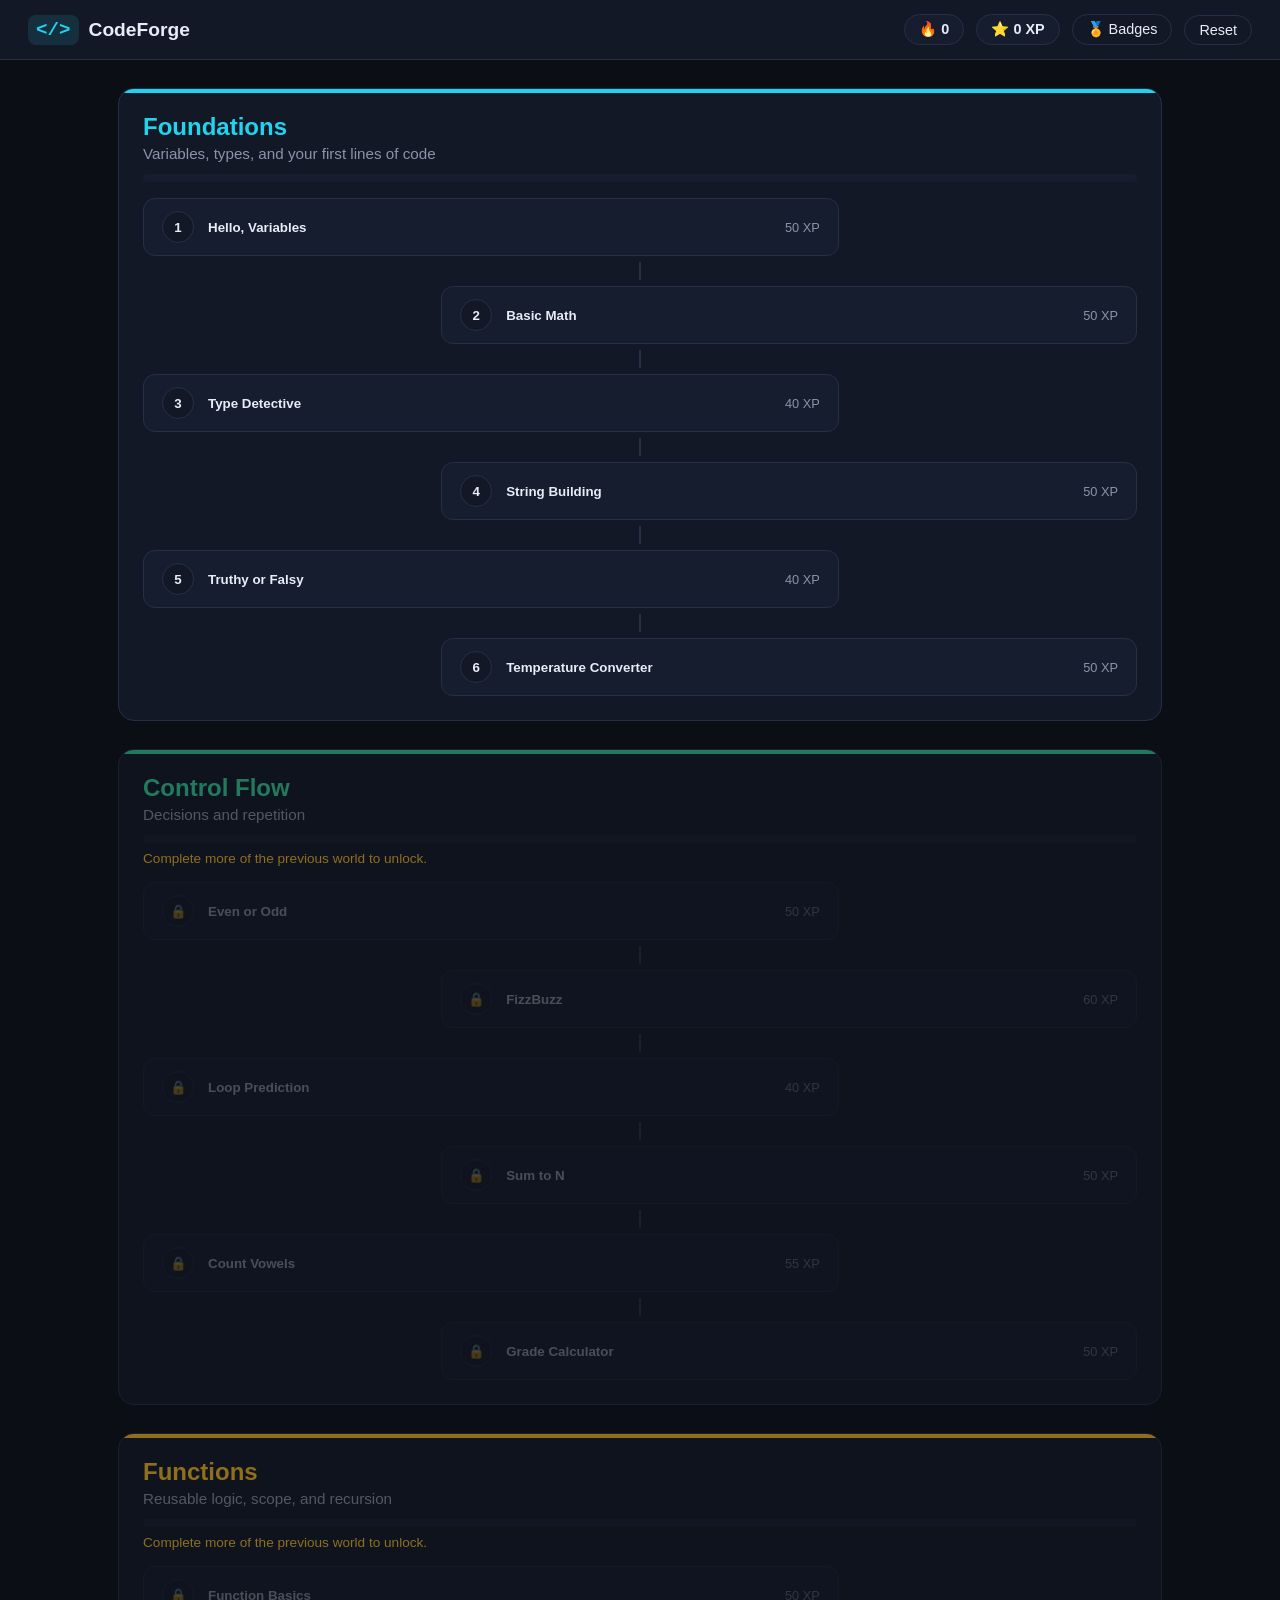
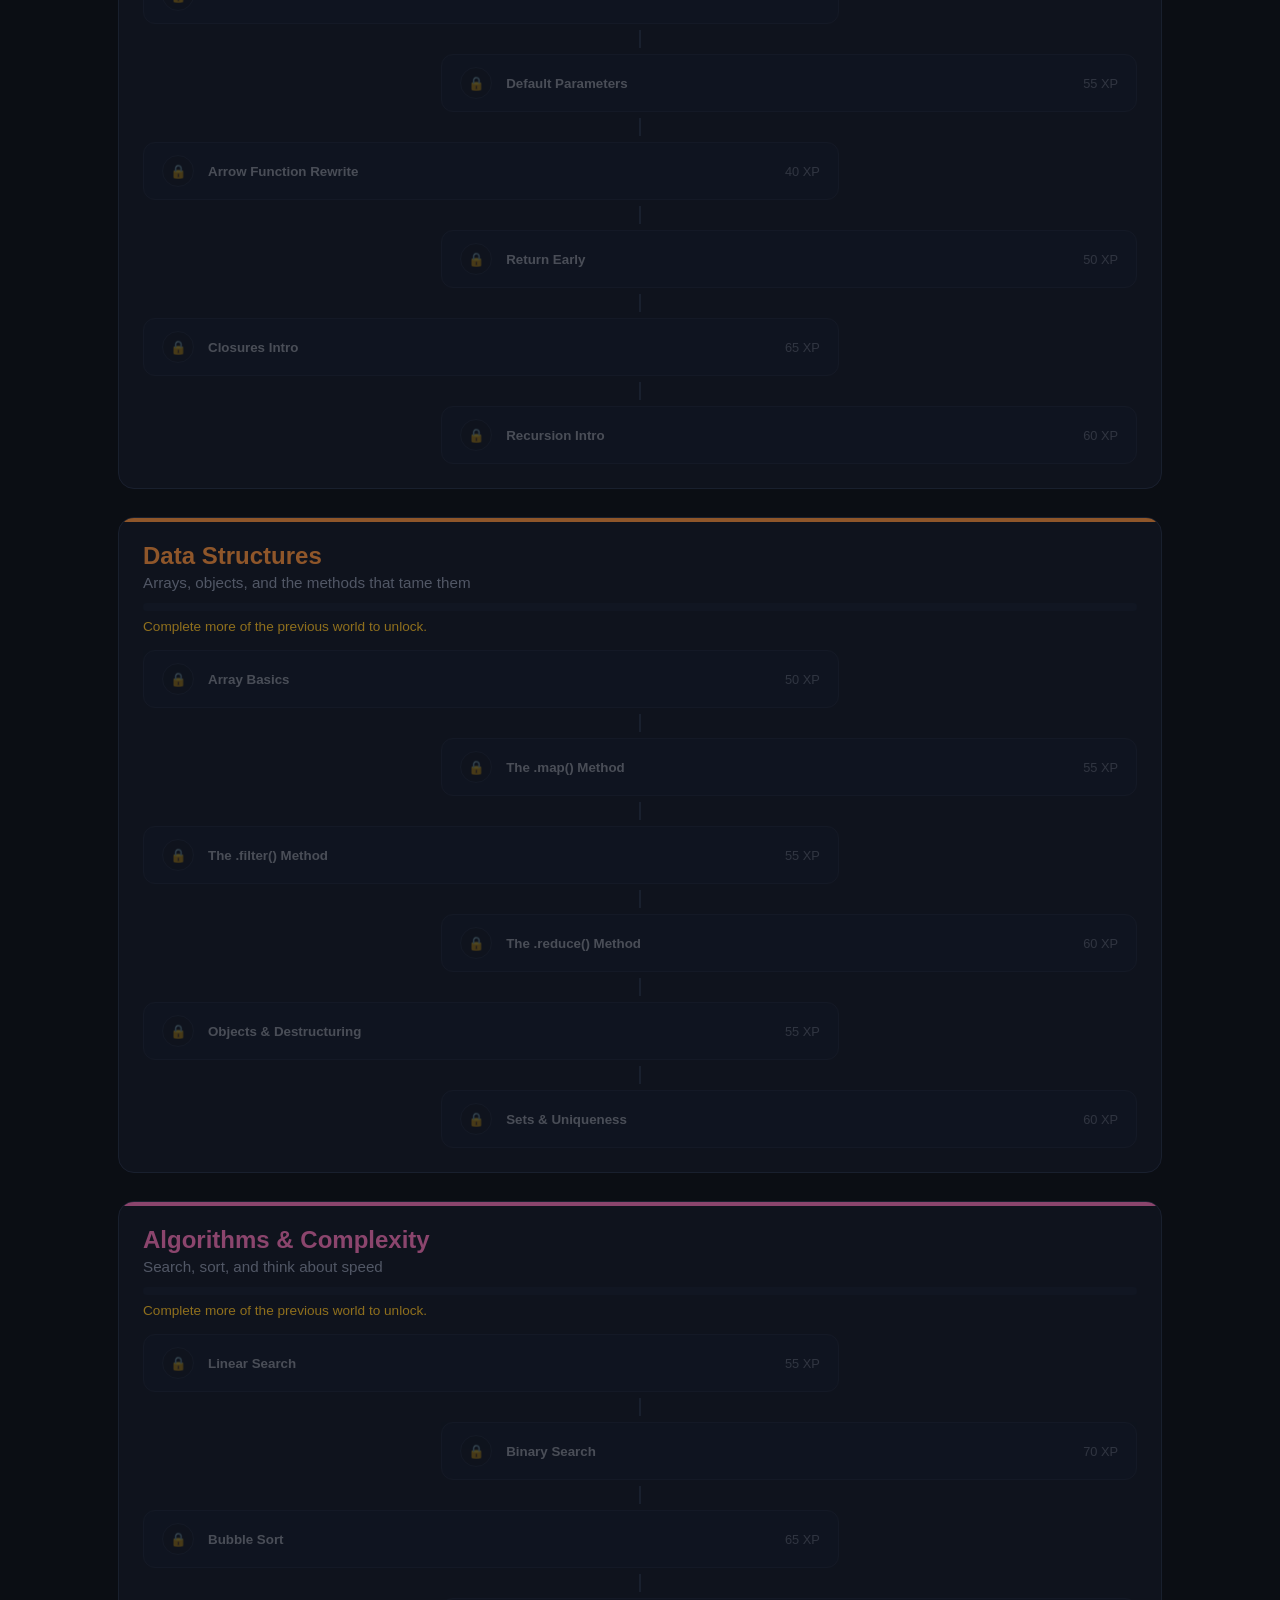
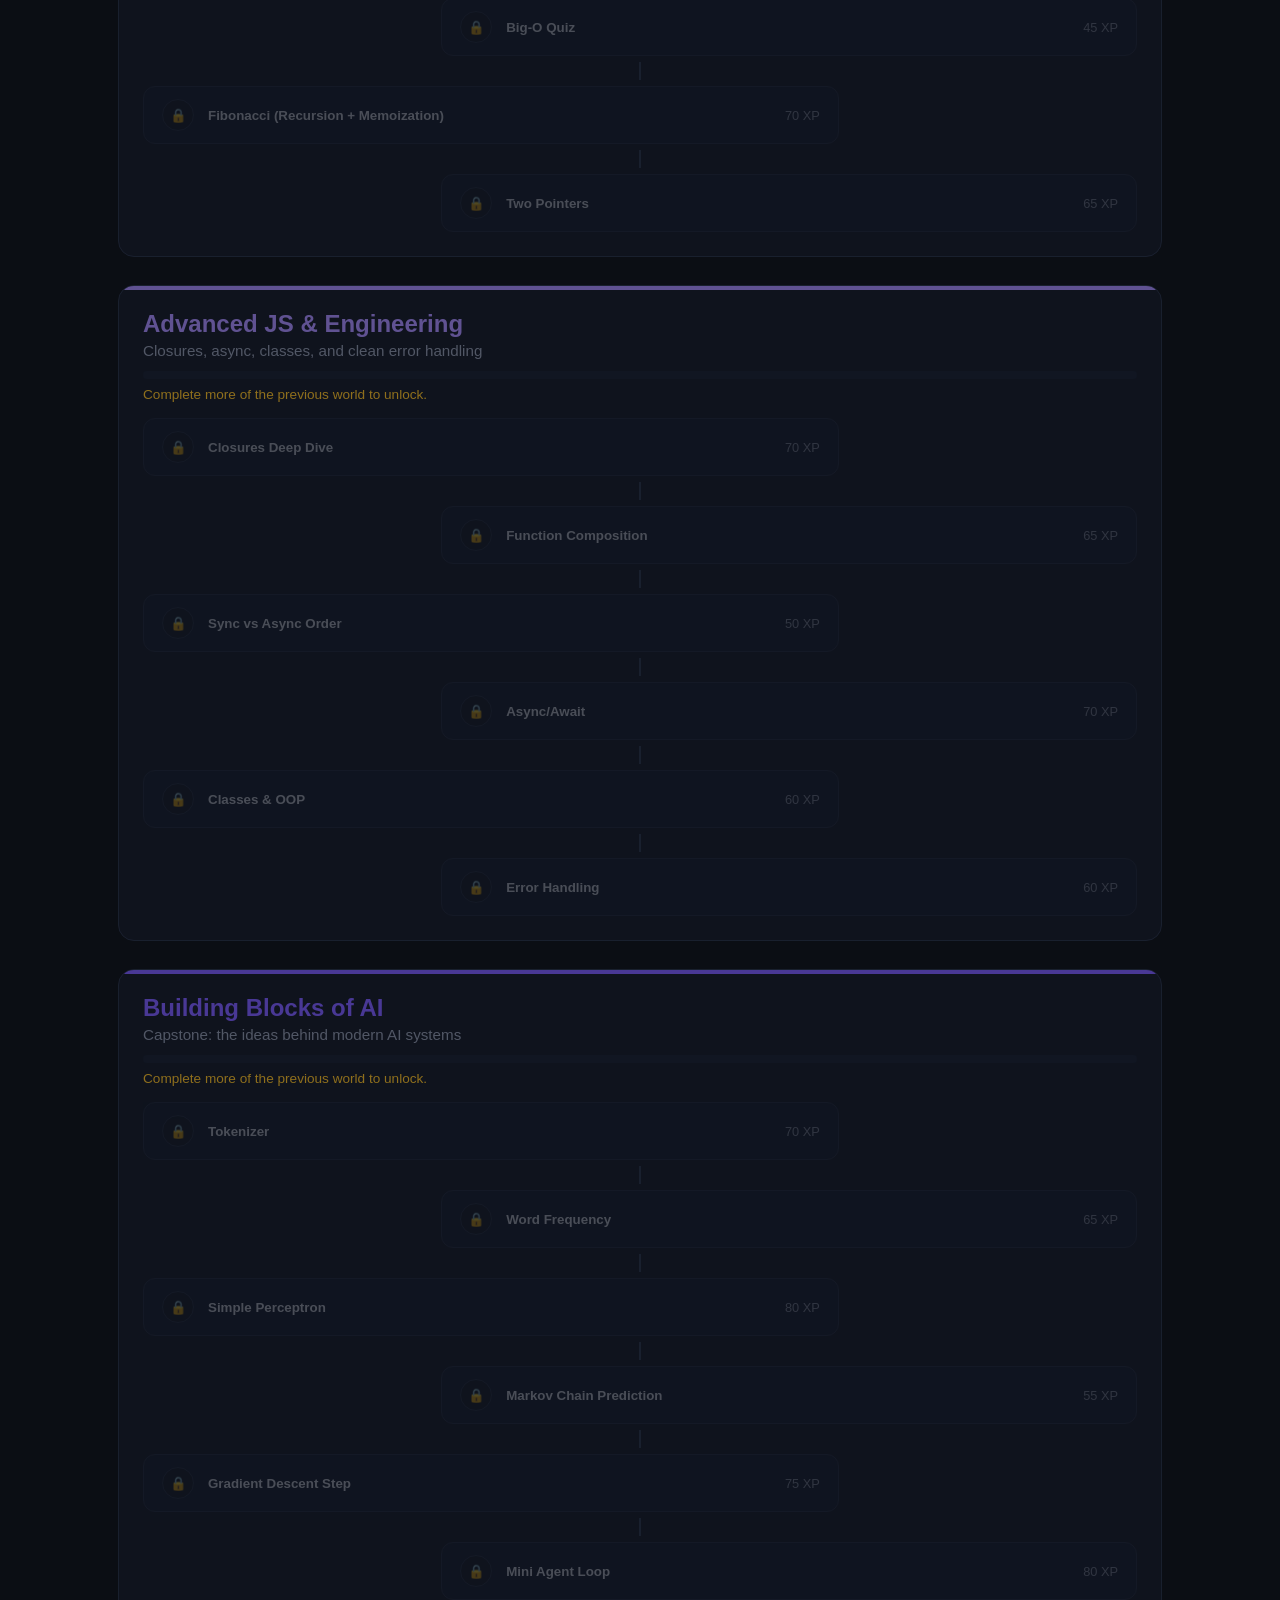
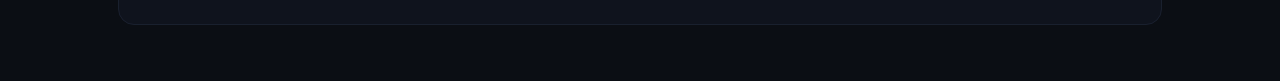
==== index.html @ e2c34dad "Add CodeForge: a gamified, zero-dependency coding-education game Visual world-map progression throug" ====
<!DOCTYPE html>
<html lang="en">
<head>
  <meta charset="UTF-8" />
  <meta name="viewport" content="width=device-width, initial-scale=1.0" />
  <title>CodeForge — Learn to Code</title>
  <link rel="icon" href="data:image/svg+xml,%3Csvg xmlns='http://www.w3.org/2000/svg' viewBox='0 0 100 100'%3E%3Crect width='100' height='100' rx='20' fill='%230b0e14'/%3E%3Ctext x='50' y='68' font-size='54' text-anchor='middle' fill='%2322d3ee' font-family='monospace'%3E%3C/%3E%3C/text%3E%3C/svg%3E" />
  <link rel="stylesheet" href="styles.css" />
</head>
<body>
  <div id="app"></div>
  <script type="module" src="src/main.js"></script>
</body>
</html>
---- styles.css ----
:root {
  --bg: #0b0e14;
  --bg-elevated: #131826;
  --bg-card: #161d2e;
  --border: #262f45;
  --text: #e7ecf7;
  --text-dim: #8b93a8;
  --accent: #7c5cff;
  --accent-2: #22d3ee;
  --success: #34d399;
  --danger: #f87171;
  --warning: #fbbf24;
  --font-mono: 'SFMono-Regular', Consolas, 'Liberation Mono', Menlo, monospace;
  --font-sans: -apple-system, BlinkMacSystemFont, 'Segoe UI', Roboto, sans-serif;

  --w-foundations: #22d3ee;
  --w-control-flow: #34d399;
  --w-functions: #fbbf24;
  --w-data: #fb923c;
  --w-algorithms: #f472b6;
  --w-advanced: #a78bfa;
  --w-ai: #7c5cff;
}

* { box-sizing: border-box; }

html, body {
  margin: 0;
  padding: 0;
  background: var(--bg);
  color: var(--text);
  font-family: var(--font-sans);
  min-height: 100vh;
}

#app {
  display: flex;
  flex-direction: column;
  min-height: 100vh;
}

button {
  font-family: inherit;
  cursor: pointer;
}

/* ---------- Header ---------- */

.app-header {
  display: flex;
  align-items: center;
  justify-content: space-between;
  padding: 14px 28px;
  background: var(--bg-elevated);
  border-bottom: 1px solid var(--border);
  position: sticky;
  top: 0;
  z-index: 10;
}

.brand {
  display: flex;
  align-items: center;
  gap: 10px;
  font-weight: 700;
  font-size: 1.2rem;
}

.brand-mark {
  font-family: var(--font-mono);
  color: var(--accent-2);
  background: rgba(34, 211, 238, 0.12);
  padding: 4px 8px;
  border-radius: 8px;
}

.header-stats {
  display: flex;
  align-items: center;
  gap: 12px;
}

.streak, .xp-pill {
  background: var(--bg-card);
  border: 1px solid var(--border);
  border-radius: 999px;
  padding: 6px 14px;
  font-weight: 600;
  font-size: 0.9rem;
}

.badges-btn, .reset-btn {
  background: transparent;
  border: 1px solid var(--border);
  color: var(--text);
  border-radius: 999px;
  padding: 6px 14px;
  font-size: 0.9rem;
  transition: border-color 0.15s, background 0.15s;
}

.badges-btn:hover { border-color: var(--accent); background: rgba(124, 92, 255, 0.1); }
.reset-btn:hover { border-color: var(--danger); background: rgba(248, 113, 113, 0.1); }

.app-body {
  flex: 1;
  padding: 28px;
  max-width: 1100px;
  margin: 0 auto;
  width: 100%;
}

/* ---------- Map view ---------- */

.world-section {
  background: var(--bg-elevated);
  border: 1px solid var(--border);
  border-radius: 16px;
  padding: 24px;
  margin-bottom: 28px;
  position: relative;
  overflow: hidden;
}

.world-section::before {
  content: '';
  position: absolute;
  top: 0; left: 0; right: 0;
  height: 4px;
  background: var(--accent-color, var(--accent));
}

.world-section.theme-foundations { --accent-color: var(--w-foundations); }
.world-section.theme-control-flow { --accent-color: var(--w-control-flow); }
.world-section.theme-functions { --accent-color: var(--w-functions); }
.world-section.theme-data { --accent-color: var(--w-data); }
.world-section.theme-algorithms { --accent-color: var(--w-algorithms); }
.world-section.theme-advanced { --accent-color: var(--w-advanced); }
.world-section.theme-ai { --accent-color: var(--w-ai); }

.world-section.world-locked { opacity: 0.55; }

.world-header h2 {
  margin: 0 0 4px 0;
  color: var(--accent-color, var(--accent));
}

.world-tagline {
  color: var(--text-dim);
  margin: 0 0 12px 0;
  font-size: 0.95rem;
}

.world-progress-bar {
  height: 8px;
  background: var(--bg-card);
  border-radius: 999px;
  overflow: hidden;
  margin-bottom: 8px;
}

.world-progress-fill {
  height: 100%;
  background: var(--accent-color, var(--accent));
  transition: width 0.4s ease;
}

.world-lock-msg {
  color: var(--warning);
  font-size: 0.85rem;
  margin: 4px 0 0 0;
}

.level-path {
  display: flex;
  flex-direction: column;
  gap: 6px;
  margin-top: 16px;
}

.node-connector {
  width: 2px;
  height: 18px;
  background: var(--border);
  margin: 0 auto;
}

.level-node {
  display: flex;
  align-items: center;
  gap: 14px;
  background: var(--bg-card);
  border: 1px solid var(--border);
  border-radius: 12px;
  padding: 12px 18px;
  color: var(--text);
  text-align: left;
  width: 70%;
  transition: transform 0.15s, border-color 0.15s;
}

.level-node.side-left { align-self: flex-start; }
.level-node.side-right { align-self: flex-end; }

.level-node.available:hover {
  transform: translateY(-2px);
  border-color: var(--accent-color, var(--accent));
}

.level-node.locked {
  opacity: 0.5;
  cursor: not-allowed;
}

.level-node.completed {
  border-color: var(--success);
}

.node-icon {
  display: flex;
  align-items: center;
  justify-content: center;
  width: 32px;
  height: 32px;
  border-radius: 50%;
  background: var(--bg-elevated);
  border: 1px solid var(--border);
  font-weight: 700;
  flex-shrink: 0;
}

.level-node.completed .node-icon {
  background: var(--success);
  color: #06231a;
  border-color: var(--success);
}

.node-title {
  flex: 1;
  font-weight: 600;
}

.node-xp {
  font-size: 0.8rem;
  color: var(--text-dim);
}

/* ---------- Challenge view ---------- */

.challenge-top {
  display: flex;
  align-items: center;
  gap: 20px;
  margin-bottom: 20px;
}

.back-btn {
  background: var(--bg-card);
  border: 1px solid var(--border);
  color: var(--text);
  border-radius: 8px;
  padding: 8px 14px;
  font-size: 0.9rem;
  flex-shrink: 0;
}

.back-btn:hover { border-color: var(--accent); }

.challenge-heading { flex: 1; }
.challenge-heading h1 { margin: 2px 0; font-size: 1.4rem; display: flex; align-items: center; gap: 10px; }
.challenge-world { color: var(--text-dim); font-size: 0.8rem; text-transform: uppercase; letter-spacing: 0.05em; }

.done-badge {
  font-size: 0.7rem;
  background: rgba(52, 211, 153, 0.15);
  color: var(--success);
  padding: 2px 8px;
  border-radius: 999px;
}

.concept-tag {
  display: inline-block;
  background: rgba(124, 92, 255, 0.15);
  color: var(--accent-2);
  font-size: 0.75rem;
  padding: 2px 10px;
  border-radius: 999px;
}

.challenge-xp {
  font-weight: 700;
  color: var(--warning);
  flex-shrink: 0;
}

.challenge-columns {
  display: grid;
  grid-template-columns: 1fr 1fr;
  gap: 24px;
  align-items: start;
}

@media (max-width: 860px) {
  .challenge-columns { grid-template-columns: 1fr; }
}

.lesson-panel {
  background: var(--bg-elevated);
  border: 1px solid var(--border);
  border-radius: 14px;
  padding: 22px;
  line-height: 1.6;
}

.lesson-panel p { margin: 0 0 12px 0; }
.lesson-panel pre {
  background: var(--bg);
  border: 1px solid var(--border);
  border-radius: 8px;
  padding: 12px;
  overflow-x: auto;
  font-family: var(--font-mono);
  font-size: 0.85rem;
}
.lesson-panel code { font-family: var(--font-mono); }
.lesson-panel ul { padding-left: 20px; }

.hint-section { margin-top: 18px; }
.hint-list { display: flex; flex-direction: column; gap: 8px; margin-bottom: 10px; }
.hint-item {
  background: rgba(251, 191, 36, 0.08);
  border: 1px solid rgba(251, 191, 36, 0.3);
  border-radius: 8px;
  padding: 10px 12px;
  font-size: 0.9rem;
}

.hint-btn {
  background: transparent;
  border: 1px dashed var(--warning);
  color: var(--warning);
  border-radius: 8px;
  padding: 8px 14px;
  font-size: 0.85rem;
}
.hint-btn:hover { background: rgba(251, 191, 36, 0.1); }

.workspace-panel {
  background: var(--bg-elevated);
  border: 1px solid var(--border);
  border-radius: 14px;
  padding: 18px;
}

/* ---------- Code editor ---------- */

.code-editor {
  position: relative;
  background: var(--bg);
  border: 1px solid var(--border);
  border-radius: 10px;
  height: 320px;
  overflow: hidden;
  font-family: var(--font-mono);
  font-size: 0.88rem;
  line-height: 1.5;
}

.code-editor-highlight,
.code-editor-input {
  margin: 0;
  padding: 14px;
  position: absolute;
  top: 0; left: 0; right: 0; bottom: 0;
  width: 100%;
  height: 100%;
  font-family: inherit;
  font-size: inherit;
  line-height: inherit;
  white-space: pre-wrap;
  word-wrap: break-word;
  overflow: auto;
  border: none;
}

.code-editor-highlight {
  color: var(--text);
  pointer-events: none;
}
.code-editor-highlight code { font-family: inherit; }

.code-editor-input {
  background: transparent;
  color: transparent;
  caret-color: var(--accent-2);
  resize: none;
  outline: none;
}

.tok-keyword { color: #ff79c6; }
.tok-string { color: #a5e07c; }
.tok-comment { color: #6b7280; font-style: italic; }
.tok-number { color: #ffb86c; }

.editor-toolbar {
  display: flex;
  gap: 10px;
  margin-bottom: 12px;
}

.run-btn {
  background: linear-gradient(135deg, var(--accent), var(--accent-2));
  border: none;
  color: white;
  font-weight: 700;
  padding: 10px 18px;
  border-radius: 8px;
  transition: transform 0.1s;
}
.run-btn:hover { transform: translateY(-1px); }
.run-btn:disabled { opacity: 0.6; cursor: wait; }

.solution-btn {
  background: transparent;
  border: 1px solid var(--border);
  color: var(--text-dim);
  padding: 10px 16px;
  border-radius: 8px;
  font-size: 0.85rem;
}
.solution-btn:hover { border-color: var(--text-dim); color: var(--text); }

/* ---------- Predict type ---------- */

.predict-code {
  background: var(--bg);
  border: 1px solid var(--border);
  border-radius: 10px;
  padding: 16px;
  font-family: var(--font-mono);
  font-size: 0.88rem;
  overflow-x: auto;
  margin: 0 0 16px 0;
}

.predict-options {
  display: flex;
  flex-direction: column;
  gap: 8px;
  margin-bottom: 16px;
}

.predict-option {
  background: var(--bg-card);
  border: 1px solid var(--border);
  color: var(--text);
  border-radius: 8px;
  padding: 12px 14px;
  text-align: left;
  font-family: var(--font-mono);
  font-size: 0.88rem;
}
.predict-option:hover { border-color: var(--accent); }
.predict-option.selected { border-color: var(--accent-2); background: rgba(34, 211, 238, 0.08); }
.predict-option.correct { border-color: var(--success); background: rgba(52, 211, 153, 0.12); }
.predict-option.incorrect { border-color: var(--danger); background: rgba(248, 113, 113, 0.12); }

.submit-btn {
  background: linear-gradient(135deg, var(--accent), var(--accent-2));
  border: none;
  color: white;
  font-weight: 700;
  padding: 10px 18px;
  border-radius: 8px;
  width: 100%;
}

/* ---------- Results ---------- */

.result-area { margin-top: 16px; }

.result-banner {
  font-weight: 700;
  padding: 10px 14px;
  border-radius: 8px;
  margin-bottom: 10px;
}
.result-banner.pass { background: rgba(52, 211, 153, 0.12); color: var(--success); }
.result-banner.fail { background: rgba(248, 113, 113, 0.12); color: var(--danger); }

.error-output {
  background: var(--bg);
  border: 1px solid var(--danger);
  color: var(--danger);
  padding: 10px;
  border-radius: 8px;
  font-family: var(--font-mono);
  font-size: 0.85rem;
  white-space: pre-wrap;
}

.test-results {
  list-style: none;
  padding: 0;
  margin: 0;
  display: flex;
  flex-direction: column;
  gap: 6px;
}

.test-result {
  display: flex;
  flex-wrap: wrap;
  align-items: center;
  gap: 8px;
  padding: 8px 12px;
  border-radius: 8px;
  font-size: 0.85rem;
  background: var(--bg-card);
  border: 1px solid var(--border);
}
.test-result.pass { border-color: rgba(52, 211, 153, 0.4); }
.test-result.fail { border-color: rgba(248, 113, 113, 0.4); }

.test-icon { font-weight: 700; }
.test-result.pass .test-icon { color: var(--success); }
.test-result.fail .test-icon { color: var(--danger); }
.test-desc { font-family: var(--font-mono); }
.test-detail { color: var(--text-dim); font-family: var(--font-mono); font-size: 0.8rem; }

.output-compare {
  display: grid;
  grid-template-columns: 1fr 1fr;
  gap: 12px;
}
.output-compare pre {
  background: var(--bg);
  border: 1px solid var(--border);
  border-radius: 8px;
  padding: 10px;
  font-family: var(--font-mono);
  font-size: 0.82rem;
  overflow-x: auto;
}

.explanation { color: var(--text-dim); font-size: 0.9rem; }

.completion-panel {
  margin-top: 14px;
  background: rgba(124, 92, 255, 0.1);
  border: 1px solid var(--accent);
  border-radius: 10px;
  padding: 14px;
  display: flex;
  align-items: center;
  justify-content: space-between;
  gap: 12px;
  font-weight: 600;
}

.next-btn {
  background: var(--accent);
  border: none;
  color: white;
  font-weight: 700;
  padding: 8px 16px;
  border-radius: 8px;
}

.retry-btn {
  background: transparent;
  border: 1px solid var(--border);
  color: var(--text);
  padding: 8px 16px;
  border-radius: 8px;
}

/* ---------- Toasts ---------- */

.toast-stack {
  position: fixed;
  top: 20px;
  right: 20px;
  display: flex;
  flex-direction: column;
  gap: 10px;
  z-index: 100;
}

.toast {
  background: var(--bg-card);
  border: 1px solid var(--accent);
  color: var(--text);
  padding: 12px 18px;
  border-radius: 10px;
  font-weight: 600;
  box-shadow: 0 8px 24px rgba(0,0,0,0.4);
  transform: translateX(120%);
  opacity: 0;
  transition: transform 0.35s ease, opacity 0.35s ease;
}

.toast.toast-visible {
  transform: translateX(0);
  opacity: 1;
}

/* ---------- Modal ---------- */

.modal-overlay {
  position: fixed;
  inset: 0;
  background: rgba(5, 7, 12, 0.7);
  display: flex;
  align-items: center;
  justify-content: center;
  z-index: 200;
}

.modal-overlay[hidden] {
  display: none;
}

.modal {
  background: var(--bg-elevated);
  border: 1px solid var(--border);
  border-radius: 16px;
  padding: 24px;
  max-width: 640px;
  width: 90%;
  max-height: 80vh;
  overflow-y: auto;
}

.modal-header {
  display: flex;
  align-items: center;
  justify-content: space-between;
  margin-bottom: 16px;
}

.modal-close {
  background: transparent;
  border: none;
  color: var(--text-dim);
  font-size: 1.2rem;
}

.badge-grid {
  display: grid;
  grid-template-columns: repeat(auto-fill, minmax(140px, 1fr));
  gap: 14px;
}

.badge-card {
  background: var(--bg-card);
  border: 1px solid var(--border);
  border-radius: 12px;
  padding: 14px;
  text-align: center;
}

.badge-card.locked { opacity: 0.4; filter: grayscale(1); }
.badge-card.earned { border-color: var(--warning); }

.badge-icon { font-size: 1.8rem; margin-bottom: 6px; }
.badge-name { font-weight: 700; font-size: 0.85rem; margin-bottom: 4px; }
.badge-desc { font-size: 0.72rem; color: var(--text-dim); }

@media (max-width: 600px) {
  .app-header { flex-direction: column; gap: 10px; align-items: stretch; }
  .header-stats { justify-content: center; flex-wrap: wrap; }
  .app-body { padding: 16px; }
  .level-node { width: 100%; }
  .output-compare { grid-template-columns: 1fr; }
}
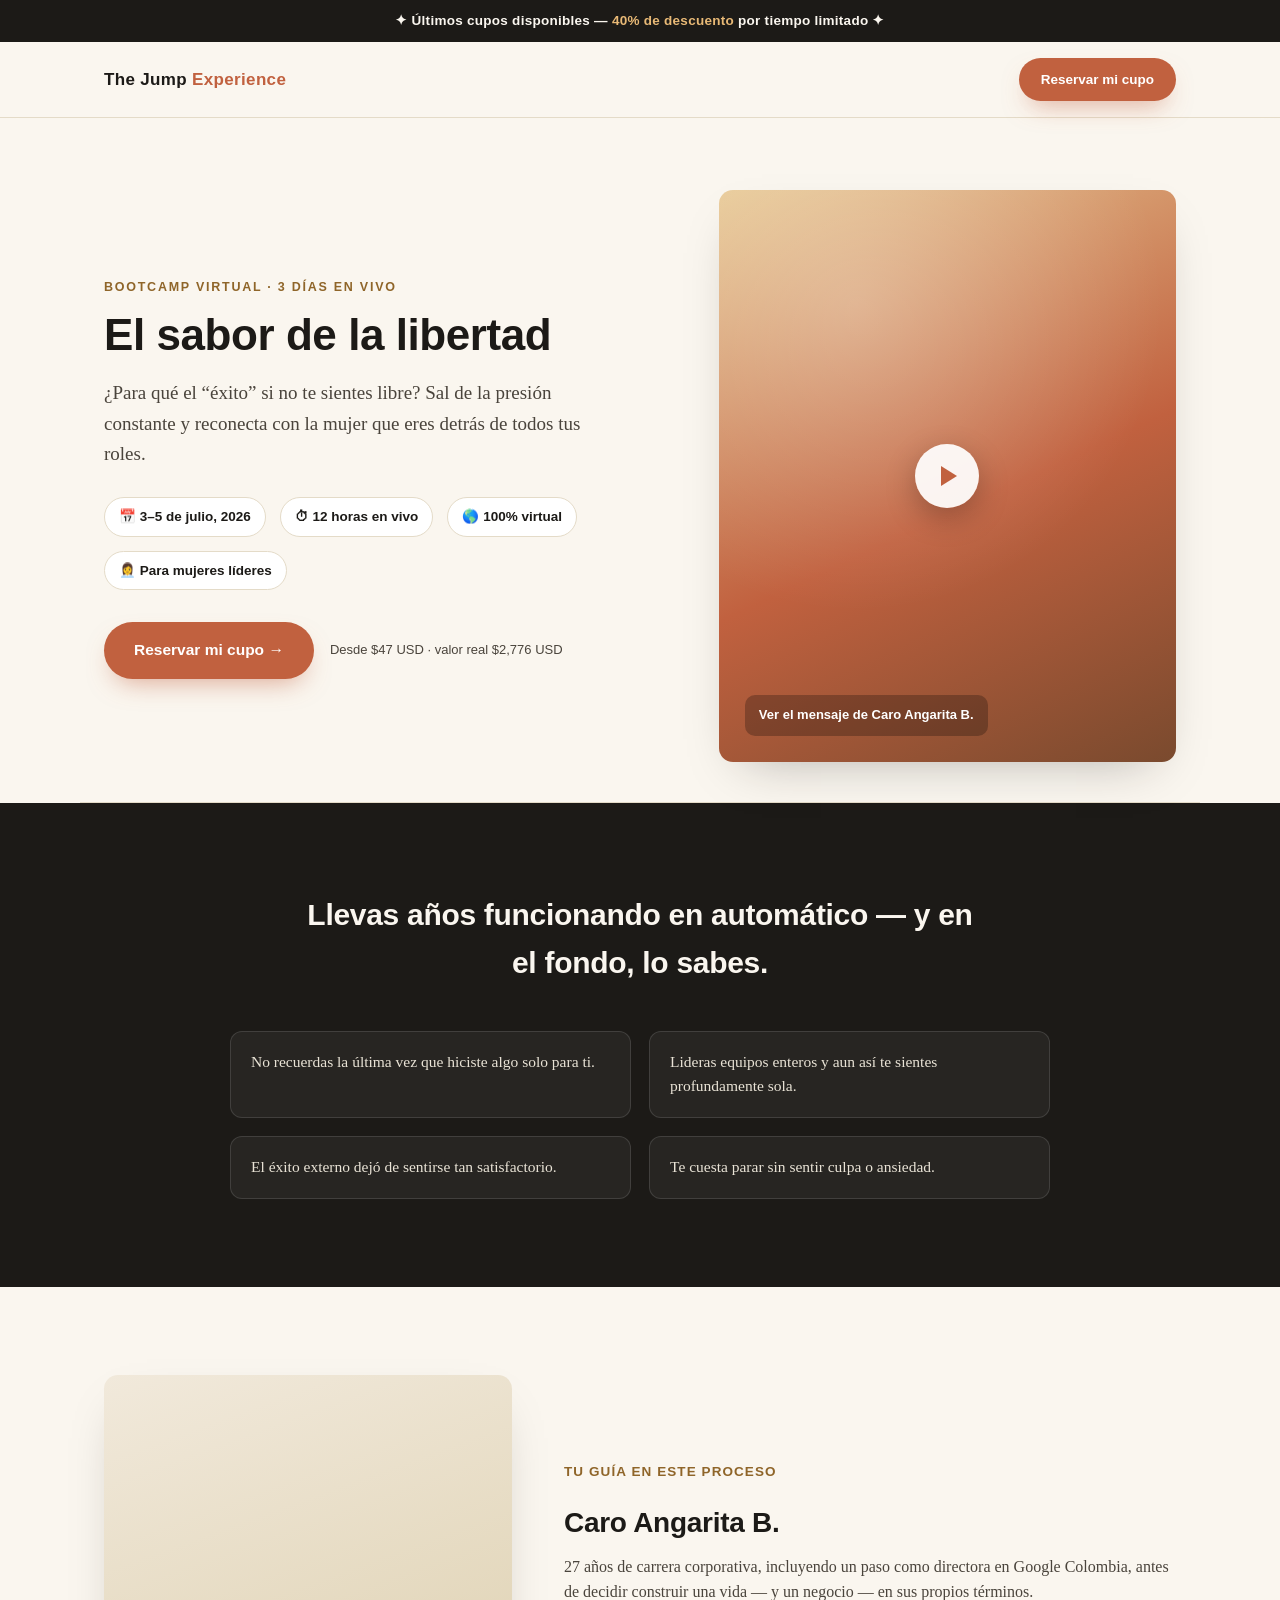
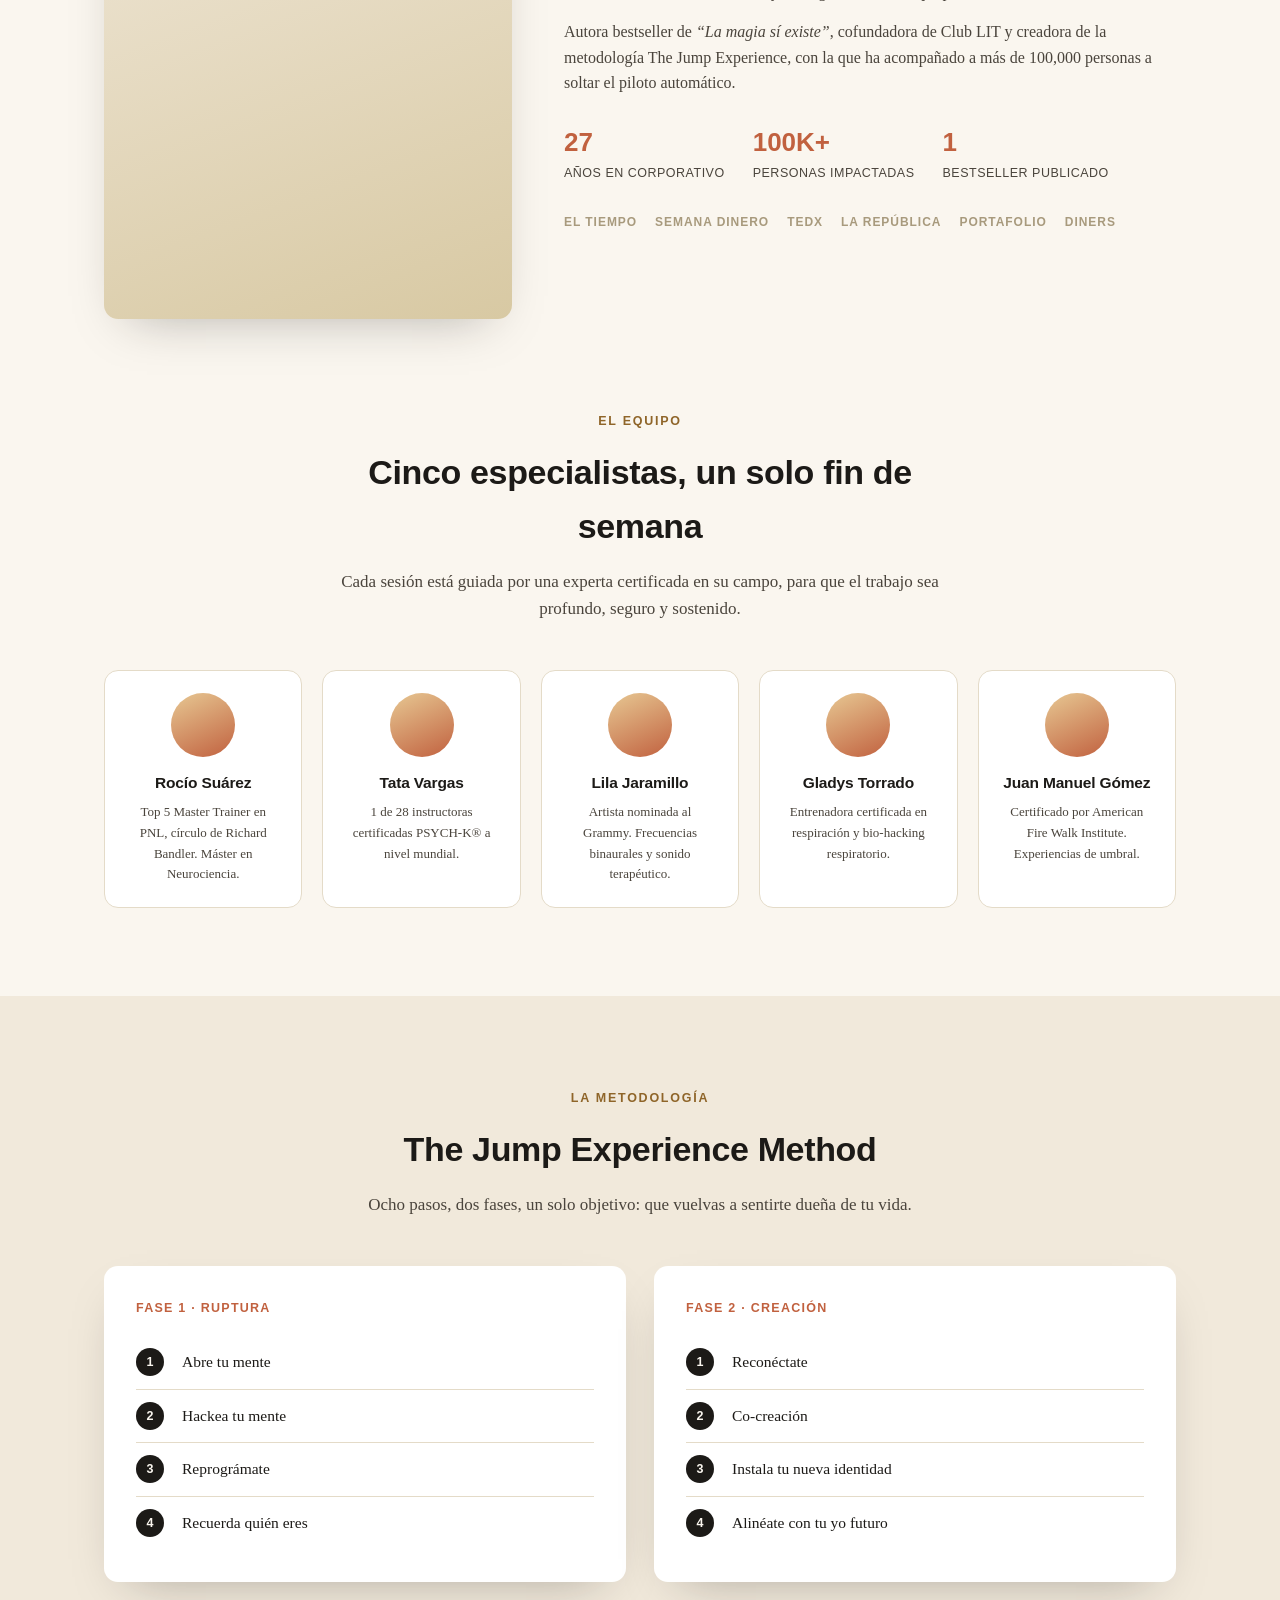
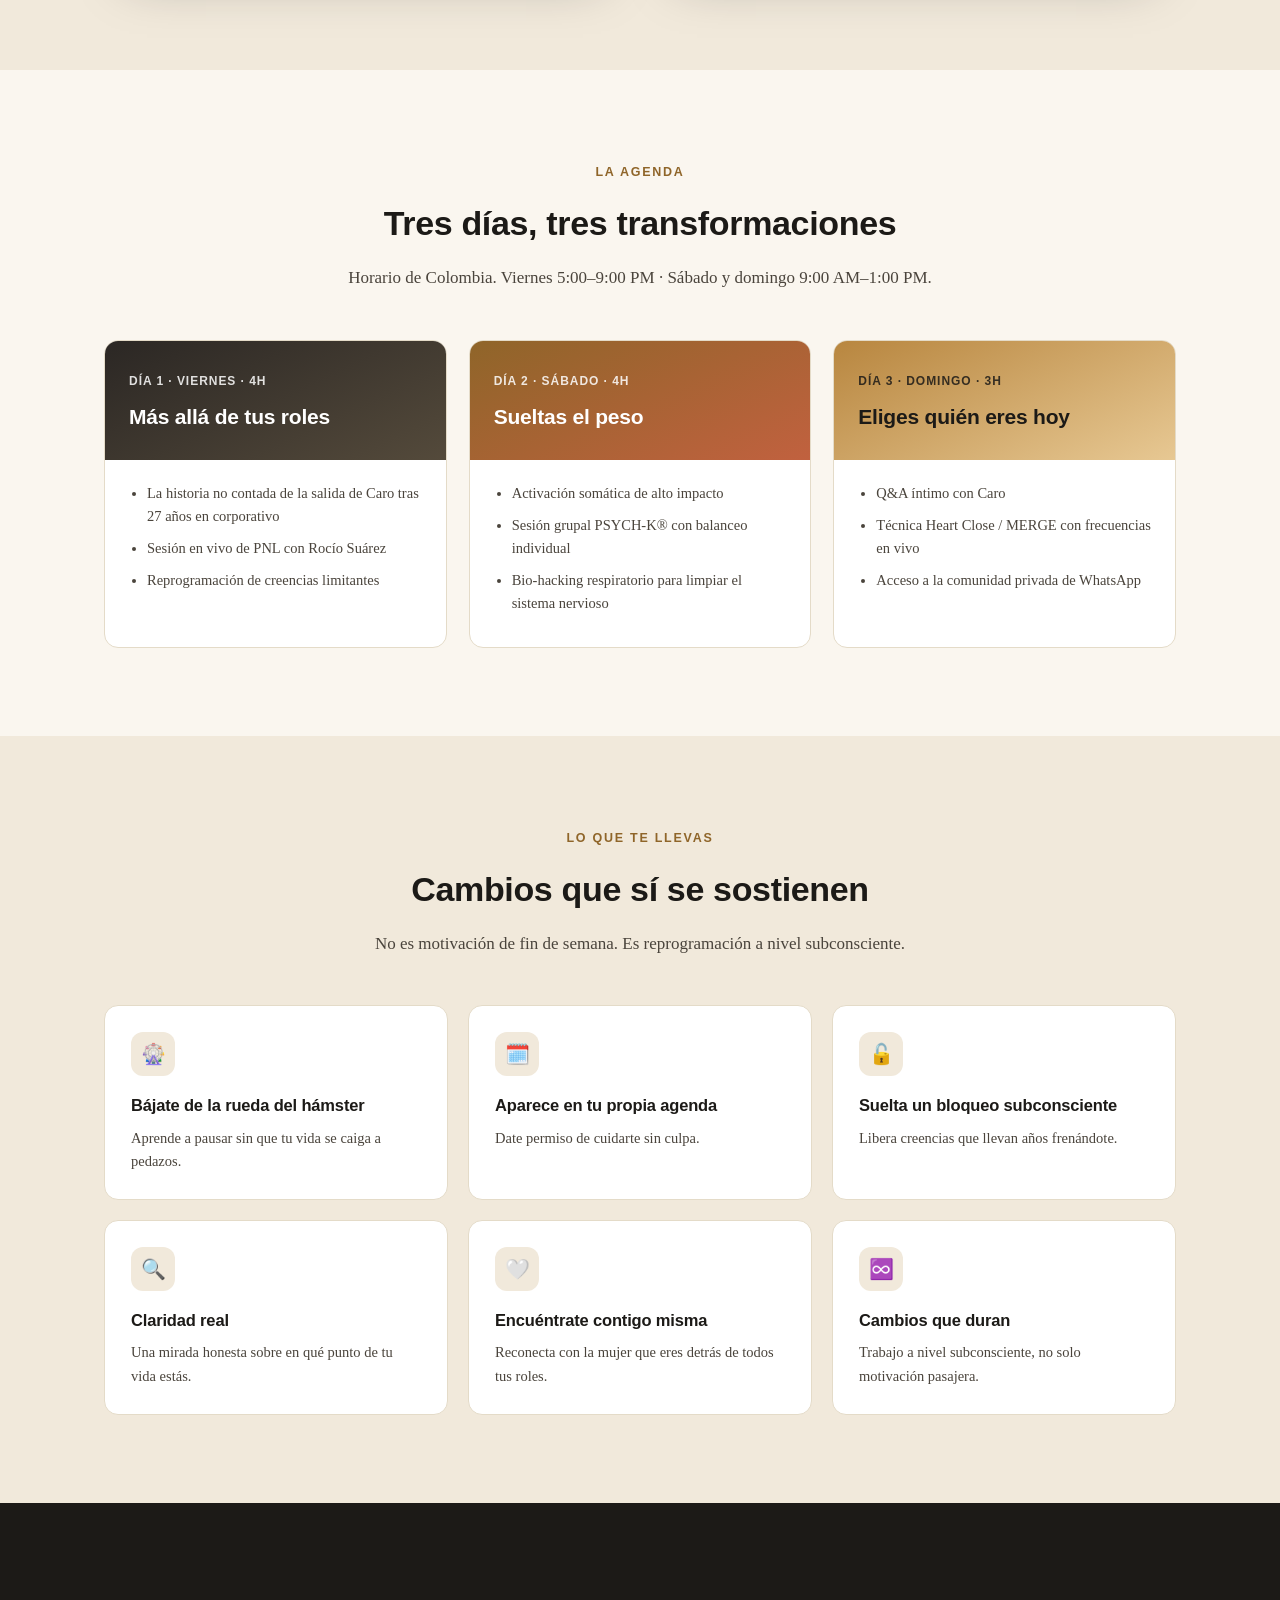
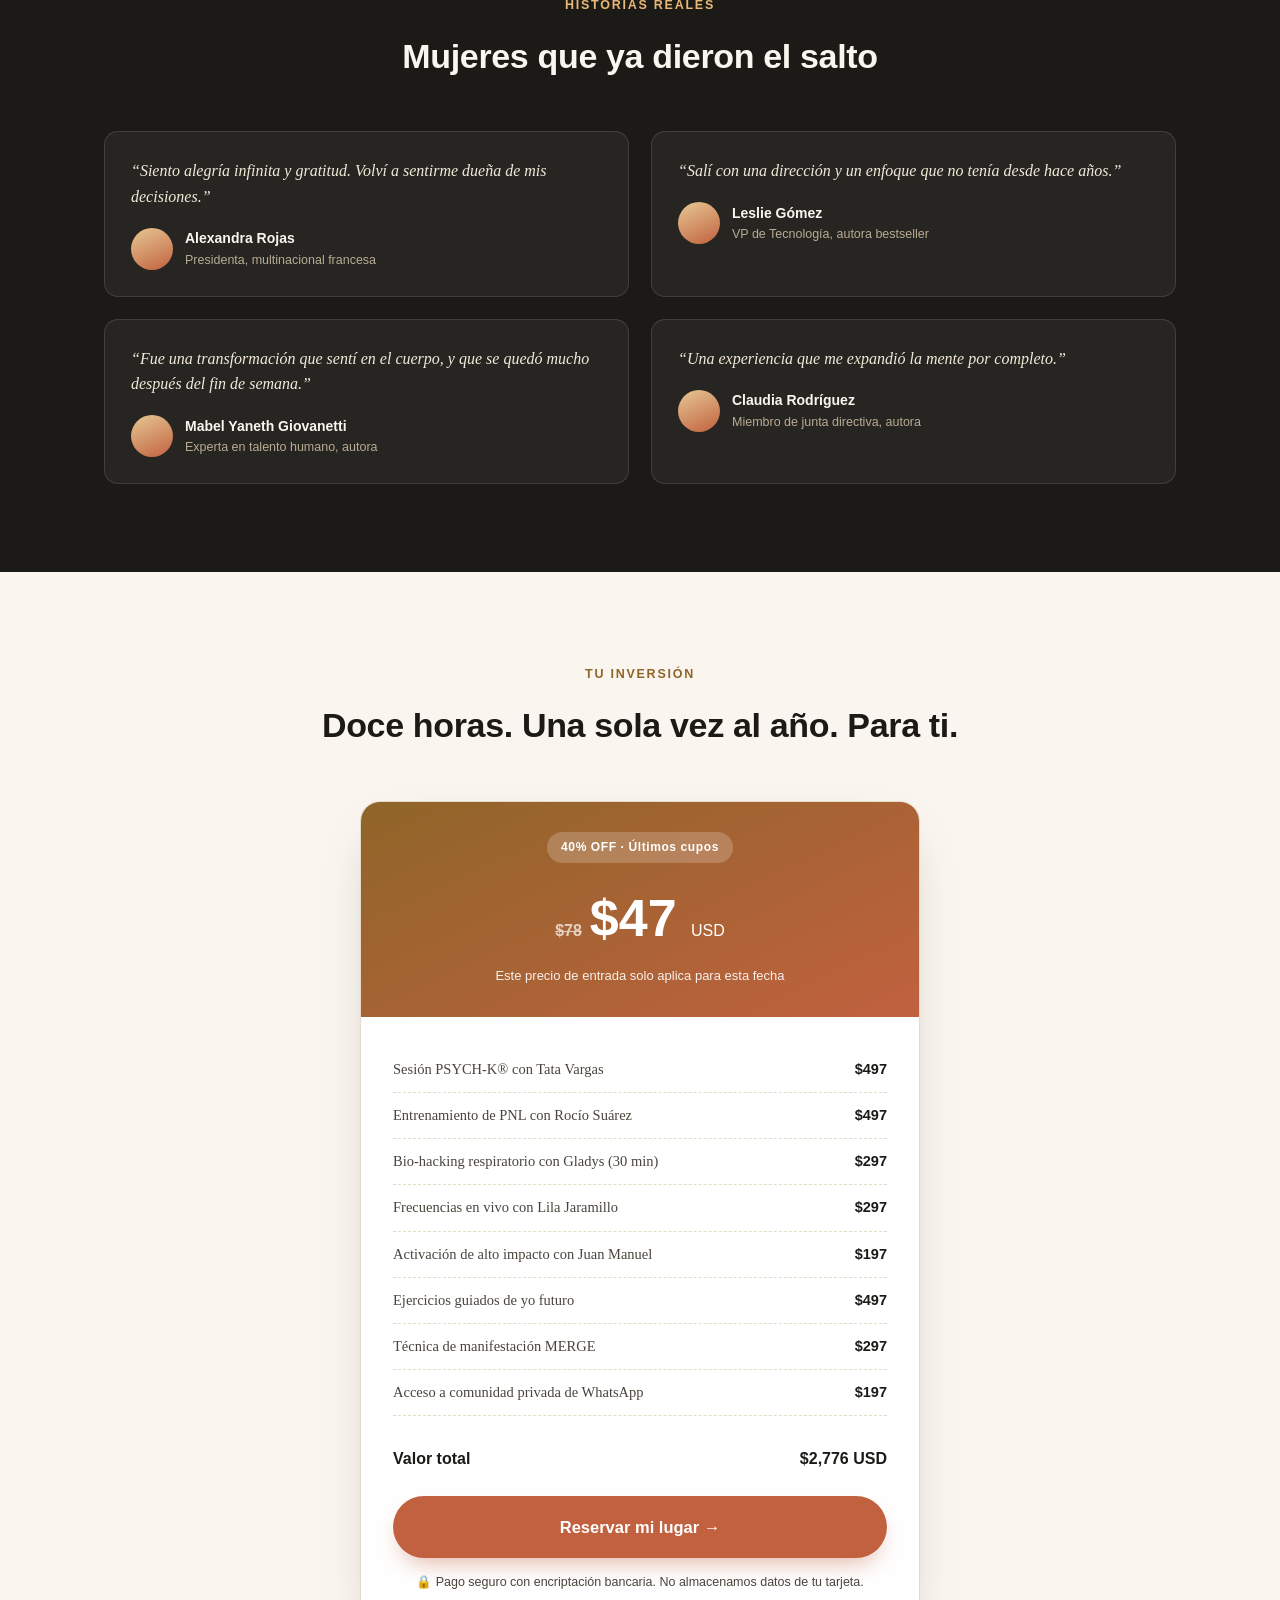
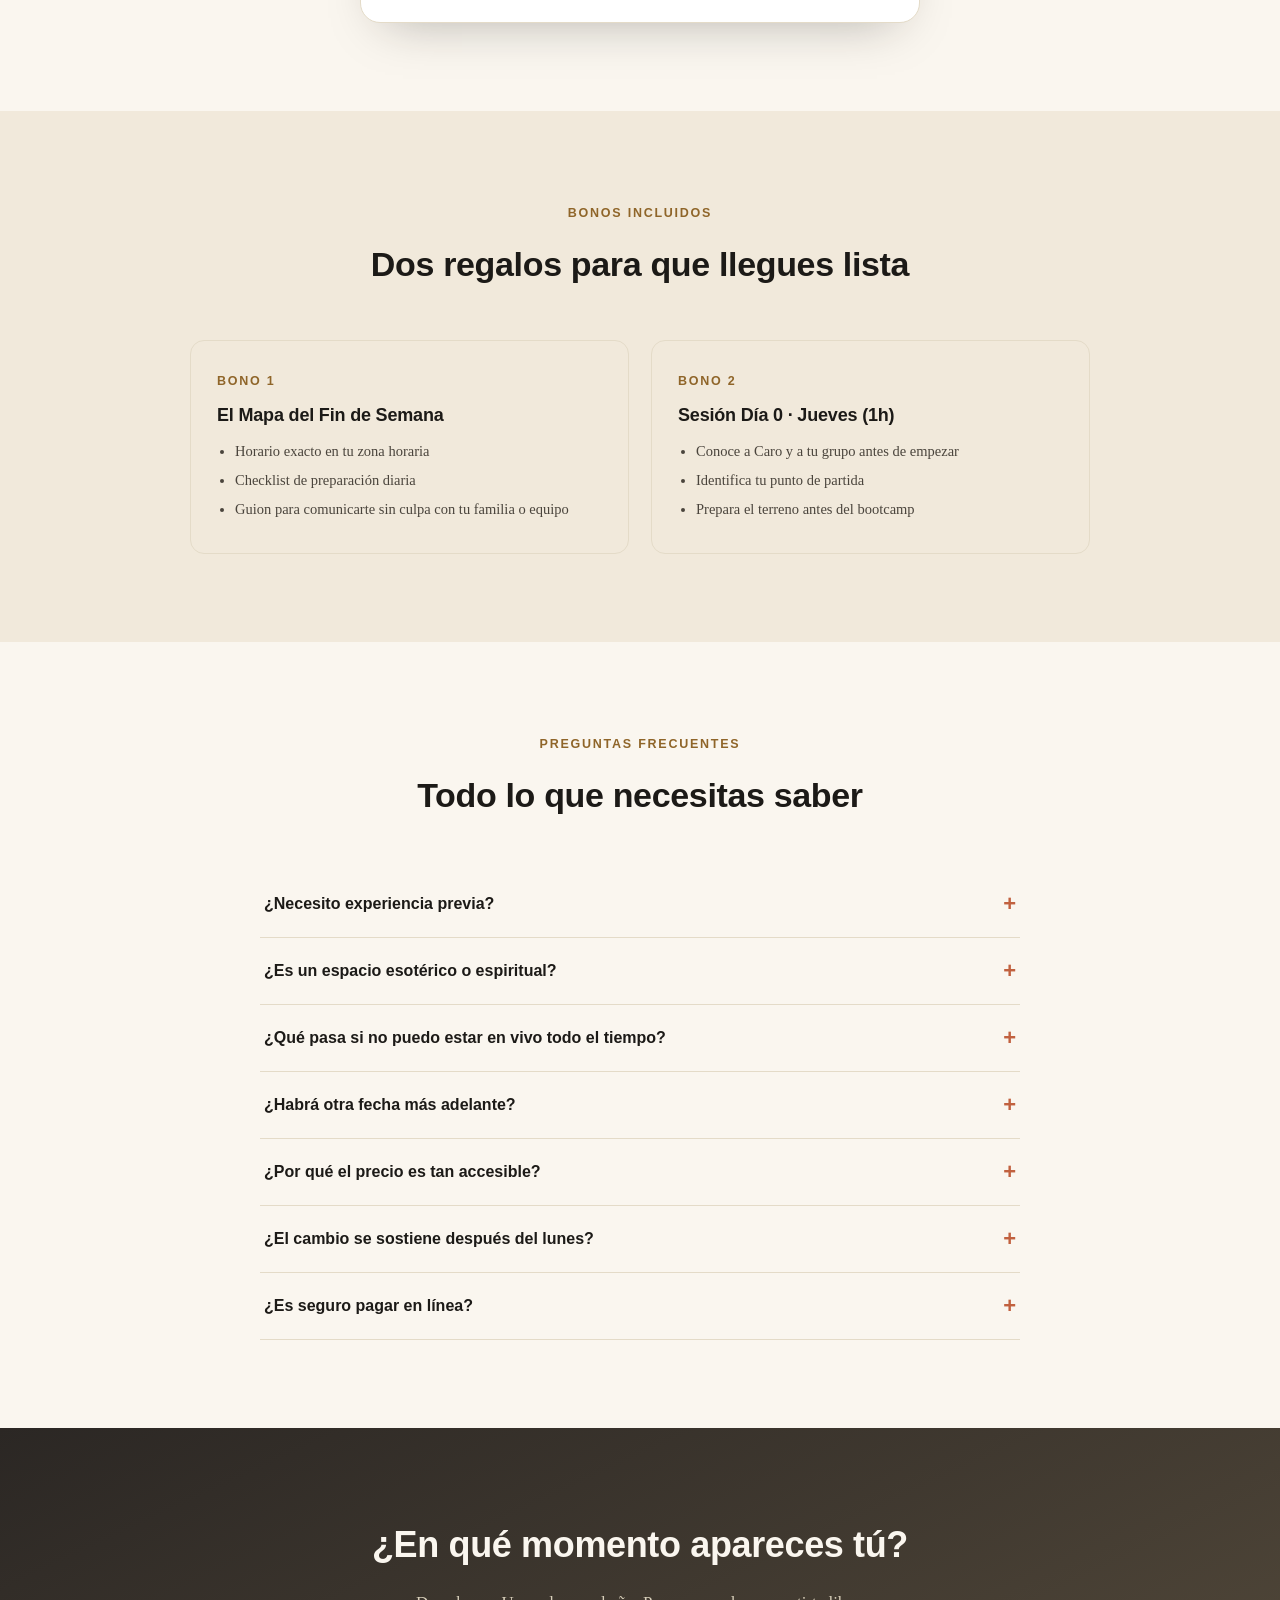
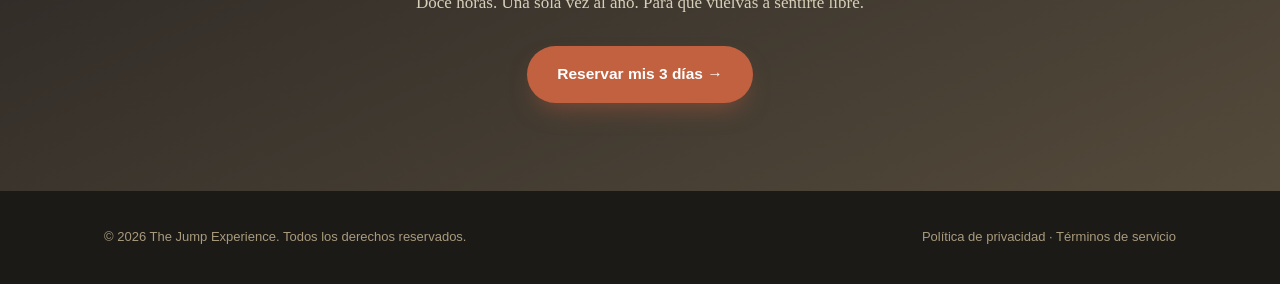
==== commit 54507e02: "Add bootcamp landing page Self-contained single-page site (index.html) for the "El sabor de la liber" ====
--- a/index.html
+++ b/index.html
@@ -1,14 +1,705 @@
 <!DOCTYPE html>
-<html lang="en">
+<html lang="es">
 <head>
-  <meta charset="UTF-8" />
-  <meta name="viewport" content="width=device-width, initial-scale=1.0" />
-  <title>CodeForge — Learn to Code</title>
-  <link rel="icon" href="data:image/svg+xml,%3Csvg xmlns='http://www.w3.org/2000/svg' viewBox='0 0 100 100'%3E%3Crect width='100' height='100' rx='20' fill='%230b0e14'/%3E%3Ctext x='50' y='68' font-size='54' text-anchor='middle' fill='%2322d3ee' font-family='monospace'%3E%3C/%3E%3C/text%3E%3C/svg%3E" />
-  <link rel="stylesheet" href="styles.css" />
+<meta charset="UTF-8">
+<meta name="viewport" content="width=device-width, initial-scale=1.0">
+<title>El Sabor de la Libertad | Bootcamp Virtual con Caro Angarita B.</title>
+<meta name="description" content="Bootcamp virtual de 3 días para mujeres líderes que quieren soltar la presión constante y reconectar con su libertad. 3–5 de julio, 2026.">
+<style>
+  :root{
+    --ink:#1c1a17;
+    --ink-soft:#4a443c;
+    --cream:#faf6ef;
+    --cream-dark:#f1e9db;
+    --gold:#b8863f;
+    --gold-dark:#8f6529;
+    --terracotta:#c1613f;
+    --line:#e4dbc8;
+    --white:#ffffff;
+    --radius:14px;
+    --shadow:0 20px 50px -25px rgba(28,26,23,0.35);
+    --maxw:1120px;
+  }
+  *{box-sizing:border-box;margin:0;padding:0}
+  html{scroll-behavior:smooth}
+  body{
+    font-family:"Georgia","Iowan Old Style",serif;
+    background:var(--cream);
+    color:var(--ink);
+    line-height:1.6;
+    -webkit-font-smoothing:antialiased;
+  }
+  h1,h2,h3,h4{font-family:"Helvetica Neue",Arial,sans-serif;letter-spacing:-0.01em}
+  .sans{font-family:"Helvetica Neue",Arial,sans-serif}
+  img{max-width:100%;display:block}
+  a{color:inherit}
+  .wrap{max-width:var(--maxw);margin:0 auto;padding:0 24px}
+  section{padding:88px 0}
+  @media(max-width:640px){section{padding:56px 0}}
+
+  .eyebrow{
+    font-family:"Helvetica Neue",Arial,sans-serif;
+    text-transform:uppercase;
+    letter-spacing:.14em;
+    font-size:12.5px;
+    font-weight:700;
+    color:var(--gold-dark);
+    margin-bottom:14px;
+    display:inline-block;
+  }
+  .btn{
+    font-family:"Helvetica Neue",Arial,sans-serif;
+    display:inline-flex;
+    align-items:center;
+    gap:8px;
+    background:var(--terracotta);
+    color:var(--white);
+    border:none;
+    padding:16px 30px;
+    border-radius:100px;
+    font-weight:700;
+    font-size:15.5px;
+    cursor:pointer;
+    text-decoration:none;
+    box-shadow:0 12px 26px -10px rgba(193,97,63,0.55);
+    transition:transform .18s ease, box-shadow .18s ease;
+  }
+  .btn:hover{transform:translateY(-2px);box-shadow:0 16px 32px -10px rgba(193,97,63,0.65)}
+  .btn.secondary{
+    background:transparent;
+    color:var(--ink);
+    border:1.5px solid var(--ink);
+    box-shadow:none;
+  }
+  .btn.small{padding:11px 20px;font-size:13.5px}
+
+  /* Header */
+  header{
+    position:sticky;top:0;z-index:50;
+    background:rgba(250,246,239,0.92);
+    backdrop-filter:blur(8px);
+    border-bottom:1px solid var(--line);
+  }
+  header .wrap{display:flex;align-items:center;justify-content:space-between;padding-top:16px;padding-bottom:16px}
+  .logo{font-family:"Helvetica Neue",Arial,sans-serif;font-weight:800;font-size:17px;letter-spacing:.02em}
+  .logo span{color:var(--terracotta)}
+  header .btn{padding:11px 22px;font-size:13.5px}
+
+  /* Banner */
+  .banner{
+    background:var(--ink);
+    color:var(--cream);
+    text-align:center;
+    padding:10px 16px;
+    font-family:"Helvetica Neue",Arial,sans-serif;
+    font-size:13.5px;
+    font-weight:600;
+    letter-spacing:.02em;
+  }
+  .banner strong{color:#e8b976}
+
+  /* Hero */
+  .hero{padding:72px 0 40px}
+  .hero-grid{display:grid;grid-template-columns:1.1fr .9fr;gap:56px;align-items:center}
+  @media(max-width:900px){.hero-grid{grid-template-columns:1fr;gap:36px}}
+  .hero h1{font-size:44px;line-height:1.08;font-weight:700;margin-bottom:20px}
+  @media(max-width:640px){.hero h1{font-size:32px}}
+  .hero .sub{font-size:19px;color:var(--ink-soft);margin-bottom:28px;max-width:520px}
+  .hero-meta{
+    display:flex;flex-wrap:wrap;gap:14px;margin-bottom:32px;
+    font-family:"Helvetica Neue",Arial,sans-serif;font-size:13.5px;font-weight:600;
+  }
+  .hero-meta span{
+    background:var(--white);border:1px solid var(--line);
+    padding:8px 14px;border-radius:100px;
+  }
+  .hero-cta-row{display:flex;flex-wrap:wrap;align-items:center;gap:16px}
+  .hero-price-note{font-family:"Helvetica Neue",Arial,sans-serif;font-size:13px;color:var(--ink-soft)}
+  .hero-visual{
+    aspect-ratio:4/5;border-radius:var(--radius);
+    background:linear-gradient(155deg,#e7c893,#c1613f 55%,#7a4a2e);
+    box-shadow:var(--shadow);
+    display:flex;align-items:flex-end;padding:26px;position:relative;overflow:hidden;
+  }
+  .hero-visual::before{
+    content:"";position:absolute;inset:0;
+    background:radial-gradient(circle at 30% 20%, rgba(255,255,255,.25), transparent 55%);
+  }
+  .hero-visual .play{
+    width:64px;height:64px;border-radius:50%;background:rgba(255,255,255,.92);
+    display:flex;align-items:center;justify-content:center;position:absolute;top:50%;left:50%;
+    transform:translate(-50%,-50%);box-shadow:0 10px 30px rgba(0,0,0,.25);
+  }
+  .hero-visual .play::after{
+    content:"";border-style:solid;border-width:10px 0 10px 16px;
+    border-color:transparent transparent transparent var(--terracotta);margin-left:4px;
+  }
+  .hero-visual .caption{
+    position:relative;color:#fff;font-family:"Helvetica Neue",Arial,sans-serif;
+    font-size:13px;font-weight:600;background:rgba(0,0,0,.25);padding:10px 14px;border-radius:10px;
+  }
+
+  /* Pain points */
+  .pain{background:var(--ink);color:var(--cream)}
+  .pain h2{font-size:30px;text-align:center;max-width:680px;margin:0 auto 44px;font-weight:600}
+  .pain-list{display:grid;grid-template-columns:repeat(2,1fr);gap:18px;max-width:820px;margin:0 auto}
+  @media(max-width:640px){.pain-list{grid-template-columns:1fr}}
+  .pain-list li{
+    list-style:none;background:rgba(255,255,255,.05);border:1px solid rgba(255,255,255,.12);
+    border-radius:12px;padding:18px 20px;font-size:15.5px;color:#e9e3d6;
+  }
+
+  /* Section heading */
+  .section-head{max-width:660px;margin:0 auto 48px;text-align:center}
+  .section-head h2{font-size:34px;font-weight:700;margin-bottom:14px}
+  @media(max-width:640px){.section-head h2{font-size:26px}}
+  .section-head p{color:var(--ink-soft);font-size:17px}
+
+  /* Instructor */
+  .instructor{display:grid;grid-template-columns:.8fr 1.2fr;gap:52px;align-items:center}
+  @media(max-width:900px){.instructor{grid-template-columns:1fr}}
+  .instructor-photo{
+    aspect-ratio:3/4;border-radius:var(--radius);
+    background:linear-gradient(160deg,var(--cream-dark),#d8c9a3);
+    box-shadow:var(--shadow);
+  }
+  .instructor-body h3{font-size:28px;margin-bottom:8px}
+  .instructor-body .role{color:var(--gold-dark);font-family:"Helvetica Neue",Arial,sans-serif;font-weight:700;font-size:13.5px;text-transform:uppercase;letter-spacing:.08em;margin-bottom:18px;display:block}
+  .instructor-body p{margin-bottom:14px;color:var(--ink-soft)}
+  .stat-row{display:flex;gap:28px;margin-top:26px;flex-wrap:wrap}
+  .stat-row div{font-family:"Helvetica Neue",Arial,sans-serif}
+  .stat-row .num{font-size:26px;font-weight:800;color:var(--terracotta)}
+  .stat-row .label{font-size:12.5px;color:var(--ink-soft);text-transform:uppercase;letter-spacing:.04em}
+  .press-row{margin-top:30px;display:flex;flex-wrap:wrap;gap:18px;font-family:"Helvetica Neue",Arial,sans-serif;font-size:12px;font-weight:700;letter-spacing:.08em;color:#a89a7d;text-transform:uppercase}
+
+  /* Team */
+  .team-grid{display:grid;grid-template-columns:repeat(5,1fr);gap:20px}
+  @media(max-width:900px){.team-grid{grid-template-columns:repeat(2,1fr)}}
+  @media(max-width:480px){.team-grid{grid-template-columns:1fr}}
+  .team-card{background:var(--white);border:1px solid var(--line);border-radius:var(--radius);padding:22px;text-align:center}
+  .team-avatar{
+    width:64px;height:64px;border-radius:50%;margin:0 auto 14px;
+    background:linear-gradient(155deg,#e7c893,#c1613f);
+  }
+  .team-card h4{font-size:15.5px;margin-bottom:6px}
+  .team-card p{font-size:13px;color:var(--ink-soft)}
+
+  /* Method */
+  .method{background:var(--cream-dark)}
+  .method-phases{display:grid;grid-template-columns:1fr 1fr;gap:28px}
+  @media(max-width:760px){.method-phases{grid-template-columns:1fr}}
+  .phase{background:var(--white);border-radius:var(--radius);padding:32px;box-shadow:var(--shadow)}
+  .phase .phase-tag{font-family:"Helvetica Neue",Arial,sans-serif;font-weight:800;font-size:12.5px;letter-spacing:.1em;text-transform:uppercase;color:var(--terracotta);margin-bottom:18px;display:block}
+  .phase ol{list-style:none;counter-reset:step}
+  .phase li{
+    counter-increment:step;position:relative;padding:14px 0 14px 46px;
+    border-bottom:1px solid var(--line);font-size:15.5px;
+  }
+  .phase li:last-child{border-bottom:none}
+  .phase li::before{
+    content:counter(step);position:absolute;left:0;top:12px;
+    width:28px;height:28px;border-radius:50%;background:var(--ink);color:var(--cream);
+    display:flex;align-items:center;justify-content:center;font-family:"Helvetica Neue",Arial,sans-serif;
+    font-size:12.5px;font-weight:700;
+  }
+
+  /* Days */
+  .days-grid{display:grid;grid-template-columns:repeat(3,1fr);gap:22px}
+  @media(max-width:900px){.days-grid{grid-template-columns:1fr}}
+  .day-card{border-radius:var(--radius);overflow:hidden;border:1px solid var(--line);background:var(--white)}
+  .day-head{padding:26px 24px;color:var(--white)}
+  .day-card:nth-child(1) .day-head{background:linear-gradient(155deg,#2b2724,#544a3b)}
+  .day-card:nth-child(2) .day-head{background:linear-gradient(155deg,#8f6529,#c1613f)}
+  .day-card:nth-child(3) .day-head{background:linear-gradient(155deg,#b8863f,#e7c893);color:var(--ink)}
+  .day-head .tag{font-family:"Helvetica Neue",Arial,sans-serif;font-size:12px;font-weight:700;letter-spacing:.08em;text-transform:uppercase;opacity:.85}
+  .day-head h3{font-size:21px;margin-top:8px}
+  .day-body{padding:22px 24px}
+  .day-body ul{padding-left:18px;color:var(--ink-soft);font-size:14.5px}
+  .day-body li{margin-bottom:9px}
+
+  /* Outcomes */
+  .outcomes-grid{display:grid;grid-template-columns:repeat(3,1fr);gap:20px}
+  @media(max-width:900px){.outcomes-grid{grid-template-columns:repeat(2,1fr)}}
+  @media(max-width:560px){.outcomes-grid{grid-template-columns:1fr}}
+  .outcome-card{background:var(--white);border:1px solid var(--line);border-radius:var(--radius);padding:26px}
+  .outcome-card .icon{
+    width:44px;height:44px;border-radius:12px;background:var(--cream-dark);
+    display:flex;align-items:center;justify-content:center;margin-bottom:16px;
+    font-size:20px;
+  }
+  .outcome-card h4{font-size:16.5px;margin-bottom:8px}
+  .outcome-card p{font-size:14.5px;color:var(--ink-soft)}
+
+  /* Testimonials */
+  .testi{background:var(--ink);color:var(--cream)}
+  .testi-grid{display:grid;grid-template-columns:repeat(2,1fr);gap:22px}
+  @media(max-width:760px){.testi-grid{grid-template-columns:1fr}}
+  .testi-card{
+    background:rgba(255,255,255,.05);border:1px solid rgba(255,255,255,.12);
+    border-radius:var(--radius);padding:26px;
+  }
+  .testi-card p.quote{font-size:16px;font-style:italic;margin-bottom:18px;color:#f1ead9}
+  .testi-who{display:flex;align-items:center;gap:12px}
+  .testi-avatar{width:42px;height:42px;border-radius:50%;background:linear-gradient(155deg,#e7c893,#c1613f)}
+  .testi-who .name{font-family:"Helvetica Neue",Arial,sans-serif;font-weight:700;font-size:14px}
+  .testi-who .role{font-family:"Helvetica Neue",Arial,sans-serif;font-size:12.5px;color:#b8ac93}
+
+  /* Pricing */
+  .pricing-box{
+    max-width:560px;margin:0 auto;background:var(--white);border:1px solid var(--line);
+    border-radius:20px;box-shadow:var(--shadow);overflow:hidden;
+  }
+  .pricing-head{
+    background:linear-gradient(155deg,#8f6529,#c1613f);color:#fff;padding:30px 32px;text-align:center;
+  }
+  .pricing-head .badge{
+    display:inline-block;background:rgba(255,255,255,.2);padding:6px 14px;border-radius:100px;
+    font-family:"Helvetica Neue",Arial,sans-serif;font-size:12px;font-weight:700;letter-spacing:.05em;margin-bottom:14px;
+  }
+  .pricing-head .price{font-size:52px;font-weight:800;font-family:"Helvetica Neue",Arial,sans-serif}
+  .pricing-head .old-price{text-decoration:line-through;opacity:.7;font-size:16px;margin-right:8px}
+  .pricing-head .price-note{font-family:"Helvetica Neue",Arial,sans-serif;font-size:13px;opacity:.9;margin-top:6px}
+  .pricing-body{padding:30px 32px}
+  .value-list{list-style:none;margin-bottom:22px}
+  .value-list li{
+    display:flex;justify-content:space-between;padding:11px 0;border-bottom:1px dashed var(--line);
+    font-size:14.5px;color:var(--ink-soft);
+  }
+  .value-list li span:last-child{font-family:"Helvetica Neue",Arial,sans-serif;font-weight:700;color:var(--ink)}
+  .value-total{display:flex;justify-content:space-between;font-family:"Helvetica Neue",Arial,sans-serif;font-weight:800;font-size:16px;padding-top:8px;margin-bottom:24px}
+  .pricing-body .btn{width:100%;justify-content:center;font-size:16.5px;padding:18px}
+  .guarantee{text-align:center;font-size:12.5px;color:var(--ink-soft);margin-top:14px;font-family:"Helvetica Neue",Arial,sans-serif}
+
+  /* Bonuses */
+  .bonus-grid{display:grid;grid-template-columns:1fr 1fr;gap:22px;max-width:900px;margin:0 auto}
+  @media(max-width:700px){.bonus-grid{grid-template-columns:1fr}}
+  .bonus-card{background:var(--cream-dark);border-radius:var(--radius);padding:26px;border:1px solid var(--line)}
+  .bonus-card .eyebrow{margin-bottom:10px}
+  .bonus-card h4{font-size:18px;margin-bottom:10px}
+  .bonus-card ul{padding-left:18px;color:var(--ink-soft);font-size:14.5px}
+  .bonus-card li{margin-bottom:6px}
+
+  /* FAQ */
+  .faq{max-width:760px;margin:0 auto}
+  .faq-item{border-bottom:1px solid var(--line)}
+  .faq-q{
+    width:100%;text-align:left;background:none;border:none;padding:20px 4px;
+    font-family:"Helvetica Neue",Arial,sans-serif;font-size:16px;font-weight:700;
+    display:flex;justify-content:space-between;align-items:center;cursor:pointer;color:var(--ink);
+  }
+  .faq-q .plus{font-size:22px;color:var(--terracotta);transition:transform .2s ease}
+  .faq-item.open .faq-q .plus{transform:rotate(45deg)}
+  .faq-a{max-height:0;overflow:hidden;transition:max-height .25s ease}
+  .faq-a p{padding:0 4px 20px;color:var(--ink-soft);font-size:15px}
+
+  /* Final CTA */
+  .final-cta{
+    background:linear-gradient(155deg,#2b2724,#544a3b);color:var(--cream);text-align:center;
+  }
+  .final-cta h2{font-size:36px;margin-bottom:16px}
+  @media(max-width:640px){.final-cta h2{font-size:27px}}
+  .final-cta p{max-width:520px;margin:0 auto 30px;color:#d8cfba;font-size:17px}
+
+  footer{background:var(--ink);color:#a89a7d;padding:36px 0;font-family:"Helvetica Neue",Arial,sans-serif;font-size:13px}
+  footer .wrap{display:flex;justify-content:space-between;flex-wrap:wrap;gap:12px}
+  footer a{text-decoration:none;color:#a89a7d}
+  footer a:hover{color:var(--cream)}
+
+  .divider{height:1px;background:var(--line);max-width:var(--maxw);margin:0 auto}
+</style>
 </head>
 <body>
-  <div id="app"></div>
-  <script type="module" src="src/main.js"></script>
+
+<div class="banner">✦ Últimos cupos disponibles &mdash; <strong>40% de descuento</strong> por tiempo limitado ✦</div>
+
+<header>
+  <div class="wrap">
+    <div class="logo">The Jump <span>Experience</span></div>
+    <a href="#reserva" class="btn">Reservar mi cupo</a>
+  </div>
+</header>
+
+<!-- HERO -->
+<section class="hero">
+  <div class="wrap hero-grid">
+    <div>
+      <span class="eyebrow">Bootcamp virtual · 3 días en vivo</span>
+      <h1>El sabor de la libertad</h1>
+      <p class="sub">¿Para qué el &ldquo;éxito&rdquo; si no te sientes libre? Sal de la presión constante y reconecta con la mujer que eres detrás de todos tus roles.</p>
+      <div class="hero-meta">
+        <span>📅 3–5 de julio, 2026</span>
+        <span>⏱ 12 horas en vivo</span>
+        <span>🌎 100% virtual</span>
+        <span>👩‍💼 Para mujeres líderes</span>
+      </div>
+      <div class="hero-cta-row">
+        <a href="#reserva" class="btn">Reservar mi cupo →</a>
+        <span class="hero-price-note">Desde $47 USD · valor real $2,776 USD</span>
+      </div>
+    </div>
+    <div class="hero-visual">
+      <div class="play"></div>
+      <span class="caption">Ver el mensaje de Caro Angarita B.</span>
+    </div>
+  </div>
+</section>
+
+<div class="divider"></div>
+
+<!-- PAIN POINTS -->
+<section class="pain">
+  <div class="wrap">
+    <h2>Llevas años funcionando en automático &mdash; y en el fondo, lo sabes.</h2>
+    <ul class="pain-list">
+      <li>No recuerdas la última vez que hiciste algo solo para ti.</li>
+      <li>Lideras equipos enteros y aun así te sientes profundamente sola.</li>
+      <li>El éxito externo dejó de sentirse tan satisfactorio.</li>
+      <li>Te cuesta parar sin sentir culpa o ansiedad.</li>
+    </ul>
+  </div>
+</section>
+
+<!-- INSTRUCTOR -->
+<section id="instructora">
+  <div class="wrap instructor">
+    <div class="instructor-photo"></div>
+    <div class="instructor-body">
+      <span class="role">Tu guía en este proceso</span>
+      <h3>Caro Angarita B.</h3>
+      <p>27 años de carrera corporativa, incluyendo un paso como directora en Google Colombia, antes de decidir construir una vida &mdash; y un negocio &mdash; en sus propios términos.</p>
+      <p>Autora bestseller de <em>&ldquo;La magia sí existe&rdquo;</em>, cofundadora de Club LIT y creadora de la metodología The Jump Experience, con la que ha acompañado a más de 100,000 personas a soltar el piloto automático.</p>
+      <div class="stat-row">
+        <div><div class="num">27</div><div class="label">Años en corporativo</div></div>
+        <div><div class="num">100K+</div><div class="label">Personas impactadas</div></div>
+        <div><div class="num">1</div><div class="label">Bestseller publicado</div></div>
+      </div>
+      <div class="press-row">
+        <span>El Tiempo</span><span>Semana Dinero</span><span>TEDx</span><span>La República</span><span>Portafolio</span><span>Diners</span>
+      </div>
+    </div>
+  </div>
+</section>
+
+<!-- TEAM -->
+<section style="padding-top:0">
+  <div class="wrap">
+    <div class="section-head">
+      <span class="eyebrow">El equipo</span>
+      <h2>Cinco especialistas, un solo fin de semana</h2>
+      <p>Cada sesión está guiada por una experta certificada en su campo, para que el trabajo sea profundo, seguro y sostenido.</p>
+    </div>
+    <div class="team-grid">
+      <div class="team-card">
+        <div class="team-avatar"></div>
+        <h4>Rocío Suárez</h4>
+        <p>Top 5 Master Trainer en PNL, círculo de Richard Bandler. Máster en Neurociencia.</p>
+      </div>
+      <div class="team-card">
+        <div class="team-avatar"></div>
+        <h4>Tata Vargas</h4>
+        <p>1 de 28 instructoras certificadas PSYCH-K® a nivel mundial.</p>
+      </div>
+      <div class="team-card">
+        <div class="team-avatar"></div>
+        <h4>Lila Jaramillo</h4>
+        <p>Artista nominada al Grammy. Frecuencias binaurales y sonido terapéutico.</p>
+      </div>
+      <div class="team-card">
+        <div class="team-avatar"></div>
+        <h4>Gladys Torrado</h4>
+        <p>Entrenadora certificada en respiración y bio-hacking respiratorio.</p>
+      </div>
+      <div class="team-card">
+        <div class="team-avatar"></div>
+        <h4>Juan Manuel Gómez</h4>
+        <p>Certificado por American Fire Walk Institute. Experiencias de umbral.</p>
+      </div>
+    </div>
+  </div>
+</section>
+
+<!-- METHOD -->
+<section class="method">
+  <div class="wrap">
+    <div class="section-head">
+      <span class="eyebrow">La metodología</span>
+      <h2>The Jump Experience Method</h2>
+      <p>Ocho pasos, dos fases, un solo objetivo: que vuelvas a sentirte dueña de tu vida.</p>
+    </div>
+    <div class="method-phases">
+      <div class="phase">
+        <span class="phase-tag">Fase 1 · Ruptura</span>
+        <ol>
+          <li>Abre tu mente</li>
+          <li>Hackea tu mente</li>
+          <li>Reprográmate</li>
+          <li>Recuerda quién eres</li>
+        </ol>
+      </div>
+      <div class="phase">
+        <span class="phase-tag">Fase 2 · Creación</span>
+        <ol>
+          <li>Reconéctate</li>
+          <li>Co-creación</li>
+          <li>Instala tu nueva identidad</li>
+          <li>Alinéate con tu yo futuro</li>
+        </ol>
+      </div>
+    </div>
+  </div>
+</section>
+
+<!-- DAYS -->
+<section id="agenda">
+  <div class="wrap">
+    <div class="section-head">
+      <span class="eyebrow">La agenda</span>
+      <h2>Tres días, tres transformaciones</h2>
+      <p>Horario de Colombia. Viernes 5:00–9:00 PM · Sábado y domingo 9:00 AM–1:00 PM.</p>
+    </div>
+    <div class="days-grid">
+      <div class="day-card">
+        <div class="day-head">
+          <span class="tag">Día 1 · Viernes · 4h</span>
+          <h3>Más allá de tus roles</h3>
+        </div>
+        <div class="day-body">
+          <ul>
+            <li>La historia no contada de la salida de Caro tras 27 años en corporativo</li>
+            <li>Sesión en vivo de PNL con Rocío Suárez</li>
+            <li>Reprogramación de creencias limitantes</li>
+          </ul>
+        </div>
+      </div>
+      <div class="day-card">
+        <div class="day-head">
+          <span class="tag">Día 2 · Sábado · 4h</span>
+          <h3>Sueltas el peso</h3>
+        </div>
+        <div class="day-body">
+          <ul>
+            <li>Activación somática de alto impacto</li>
+            <li>Sesión grupal PSYCH-K® con balanceo individual</li>
+            <li>Bio-hacking respiratorio para limpiar el sistema nervioso</li>
+          </ul>
+        </div>
+      </div>
+      <div class="day-card">
+        <div class="day-head">
+          <span class="tag">Día 3 · Domingo · 3h</span>
+          <h3>Eliges quién eres hoy</h3>
+        </div>
+        <div class="day-body">
+          <ul>
+            <li>Q&amp;A íntimo con Caro</li>
+            <li>Técnica Heart Close / MERGE con frecuencias en vivo</li>
+            <li>Acceso a la comunidad privada de WhatsApp</li>
+          </ul>
+        </div>
+      </div>
+    </div>
+  </div>
+</section>
+
+<!-- OUTCOMES -->
+<section style="background:var(--cream-dark)">
+  <div class="wrap">
+    <div class="section-head">
+      <span class="eyebrow">Lo que te llevas</span>
+      <h2>Cambios que sí se sostienen</h2>
+      <p>No es motivación de fin de semana. Es reprogramación a nivel subconsciente.</p>
+    </div>
+    <div class="outcomes-grid">
+      <div class="outcome-card"><div class="icon">🎡</div><h4>Bájate de la rueda del hámster</h4><p>Aprende a pausar sin que tu vida se caiga a pedazos.</p></div>
+      <div class="outcome-card"><div class="icon">🗓️</div><h4>Aparece en tu propia agenda</h4><p>Date permiso de cuidarte sin culpa.</p></div>
+      <div class="outcome-card"><div class="icon">🔓</div><h4>Suelta un bloqueo subconsciente</h4><p>Libera creencias que llevan años frenándote.</p></div>
+      <div class="outcome-card"><div class="icon">🔍</div><h4>Claridad real</h4><p>Una mirada honesta sobre en qué punto de tu vida estás.</p></div>
+      <div class="outcome-card"><div class="icon">🤍</div><h4>Encuéntrate contigo misma</h4><p>Reconecta con la mujer que eres detrás de todos tus roles.</p></div>
+      <div class="outcome-card"><div class="icon">♾️</div><h4>Cambios que duran</h4><p>Trabajo a nivel subconsciente, no solo motivación pasajera.</p></div>
+    </div>
+  </div>
+</section>
+
+<!-- TESTIMONIALS -->
+<section class="testi">
+  <div class="wrap">
+    <div class="section-head" style="color:var(--cream)">
+      <span class="eyebrow" style="color:#e8b976">Historias reales</span>
+      <h2 style="color:var(--cream)">Mujeres que ya dieron el salto</h2>
+    </div>
+    <div class="testi-grid">
+      <div class="testi-card">
+        <p class="quote">&ldquo;Siento alegría infinita y gratitud. Volví a sentirme dueña de mis decisiones.&rdquo;</p>
+        <div class="testi-who">
+          <div class="testi-avatar"></div>
+          <div><div class="name">Alexandra Rojas</div><div class="role">Presidenta, multinacional francesa</div></div>
+        </div>
+      </div>
+      <div class="testi-card">
+        <p class="quote">&ldquo;Salí con una dirección y un enfoque que no tenía desde hace años.&rdquo;</p>
+        <div class="testi-who">
+          <div class="testi-avatar"></div>
+          <div><div class="name">Leslie Gómez</div><div class="role">VP de Tecnología, autora bestseller</div></div>
+        </div>
+      </div>
+      <div class="testi-card">
+        <p class="quote">&ldquo;Fue una transformación que sentí en el cuerpo, y que se quedó mucho después del fin de semana.&rdquo;</p>
+        <div class="testi-who">
+          <div class="testi-avatar"></div>
+          <div><div class="name">Mabel Yaneth Giovanetti</div><div class="role">Experta en talento humano, autora</div></div>
+        </div>
+      </div>
+      <div class="testi-card">
+        <p class="quote">&ldquo;Una experiencia que me expandió la mente por completo.&rdquo;</p>
+        <div class="testi-who">
+          <div class="testi-avatar"></div>
+          <div><div class="name">Claudia Rodríguez</div><div class="role">Miembro de junta directiva, autora</div></div>
+        </div>
+      </div>
+    </div>
+  </div>
+</section>
+
+<!-- PRICING -->
+<section id="reserva">
+  <div class="wrap">
+    <div class="section-head">
+      <span class="eyebrow">Tu inversión</span>
+      <h2>Doce horas. Una sola vez al año. Para ti.</h2>
+    </div>
+    <div class="pricing-box">
+      <div class="pricing-head">
+        <span class="badge">40% OFF · Últimos cupos</span>
+        <div class="price"><span class="old-price">$78</span>$47 <span style="font-size:16px;font-weight:500">USD</span></div>
+        <div class="price-note">Este precio de entrada solo aplica para esta fecha</div>
+      </div>
+      <div class="pricing-body">
+        <ul class="value-list">
+          <li><span>Sesión PSYCH-K® con Tata Vargas</span><span>$497</span></li>
+          <li><span>Entrenamiento de PNL con Rocío Suárez</span><span>$497</span></li>
+          <li><span>Bio-hacking respiratorio con Gladys (30 min)</span><span>$297</span></li>
+          <li><span>Frecuencias en vivo con Lila Jaramillo</span><span>$297</span></li>
+          <li><span>Activación de alto impacto con Juan Manuel</span><span>$197</span></li>
+          <li><span>Ejercicios guiados de yo futuro</span><span>$497</span></li>
+          <li><span>Técnica de manifestación MERGE</span><span>$297</span></li>
+          <li><span>Acceso a comunidad privada de WhatsApp</span><span>$197</span></li>
+        </ul>
+        <div class="value-total"><span>Valor total</span><span>$2,776 USD</span></div>
+        <a href="#" class="btn">Reservar mi lugar →</a>
+        <p class="guarantee">🔒 Pago seguro con encriptación bancaria. No almacenamos datos de tu tarjeta.</p>
+      </div>
+    </div>
+  </div>
+</section>
+
+<!-- BONUSES -->
+<section style="background:var(--cream-dark)">
+  <div class="wrap">
+    <div class="section-head">
+      <span class="eyebrow">Bonos incluidos</span>
+      <h2>Dos regalos para que llegues lista</h2>
+    </div>
+    <div class="bonus-grid">
+      <div class="bonus-card">
+        <span class="eyebrow">Bono 1</span>
+        <h4>El Mapa del Fin de Semana</h4>
+        <ul>
+          <li>Horario exacto en tu zona horaria</li>
+          <li>Checklist de preparación diaria</li>
+          <li>Guion para comunicarte sin culpa con tu familia o equipo</li>
+        </ul>
+      </div>
+      <div class="bonus-card">
+        <span class="eyebrow">Bono 2</span>
+        <h4>Sesión Día 0 · Jueves (1h)</h4>
+        <ul>
+          <li>Conoce a Caro y a tu grupo antes de empezar</li>
+          <li>Identifica tu punto de partida</li>
+          <li>Prepara el terreno antes del bootcamp</li>
+        </ul>
+      </div>
+    </div>
+  </div>
+</section>
+
+<!-- FAQ -->
+<section id="faq">
+  <div class="wrap">
+    <div class="section-head">
+      <span class="eyebrow">Preguntas frecuentes</span>
+      <h2>Todo lo que necesitas saber</h2>
+    </div>
+    <div class="faq">
+      <div class="faq-item">
+        <button class="faq-q">¿Necesito experiencia previa? <span class="plus">+</span></button>
+        <div class="faq-a"><p>No. El bootcamp está diseñado para cualquier mujer líder, sin importar si has hecho trabajo interior antes.</p></div>
+      </div>
+      <div class="faq-item">
+        <button class="faq-q">¿Es un espacio esotérico o espiritual? <span class="plus">+</span></button>
+        <div class="faq-a"><p>No. Todo el trabajo está basado en neurociencia, PNL y técnicas certificadas de reprogramación mental.</p></div>
+      </div>
+      <div class="faq-item">
+        <button class="faq-q">¿Qué pasa si no puedo estar en vivo todo el tiempo? <span class="plus">+</span></button>
+        <div class="faq-a"><p>Existe una opción VIP con acceso a las repeticiones de cada sesión.</p></div>
+      </div>
+      <div class="faq-item">
+        <button class="faq-q">¿Habrá otra fecha más adelante? <span class="plus">+</span></button>
+        <div class="faq-a"><p>La agenda es limitada y el precio de entrada sube en cada nueva edición.</p></div>
+      </div>
+      <div class="faq-item">
+        <button class="faq-q">¿Por qué el precio es tan accesible? <span class="plus">+</span></button>
+        <div class="faq-a"><p>Queremos quitar la fricción del dinero. Lo único que te pedimos es que reserves el tiempo.</p></div>
+      </div>
+      <div class="faq-item">
+        <button class="faq-q">¿El cambio se sostiene después del lunes? <span class="plus">+</span></button>
+        <div class="faq-a"><p>Sí. El trabajo ocurre a nivel subconsciente, no es motivación temporal.</p></div>
+      </div>
+      <div class="faq-item">
+        <button class="faq-q">¿Es seguro pagar en línea? <span class="plus">+</span></button>
+        <div class="faq-a"><p>Sí, usamos procesadores de pago encriptados. No almacenamos datos de tu tarjeta.</p></div>
+      </div>
+    </div>
+  </div>
+</section>
+
+<!-- FINAL CTA -->
+<section class="final-cta">
+  <div class="wrap">
+    <h2>¿En qué momento apareces tú?</h2>
+    <p>Doce horas. Una sola vez al año. Para que vuelvas a sentirte libre.</p>
+    <a href="#reserva" class="btn">Reservar mis 3 días →</a>
+  </div>
+</section>
+
+<footer>
+  <div class="wrap">
+    <span>© 2026 The Jump Experience. Todos los derechos reservados.</span>
+    <span><a href="#">Política de privacidad</a> · <a href="#">Términos de servicio</a></span>
+  </div>
+</footer>
+
+<script>
+  document.querySelectorAll('.faq-item').forEach(function(item){
+    var q = item.querySelector('.faq-q');
+    var a = item.querySelector('.faq-a');
+    q.addEventListener('click', function(){
+      var isOpen = item.classList.contains('open');
+      document.querySelectorAll('.faq-item.open').forEach(function(openItem){
+        if(openItem !== item){
+          openItem.classList.remove('open');
+          openItem.querySelector('.faq-a').style.maxHeight = null;
+        }
+      });
+      if(isOpen){
+        item.classList.remove('open');
+        a.style.maxHeight = null;
+      } else {
+        item.classList.add('open');
+        a.style.maxHeight = a.scrollHeight + 'px';
+      }
+    });
+  });
+</script>
+
 </body>
 </html>
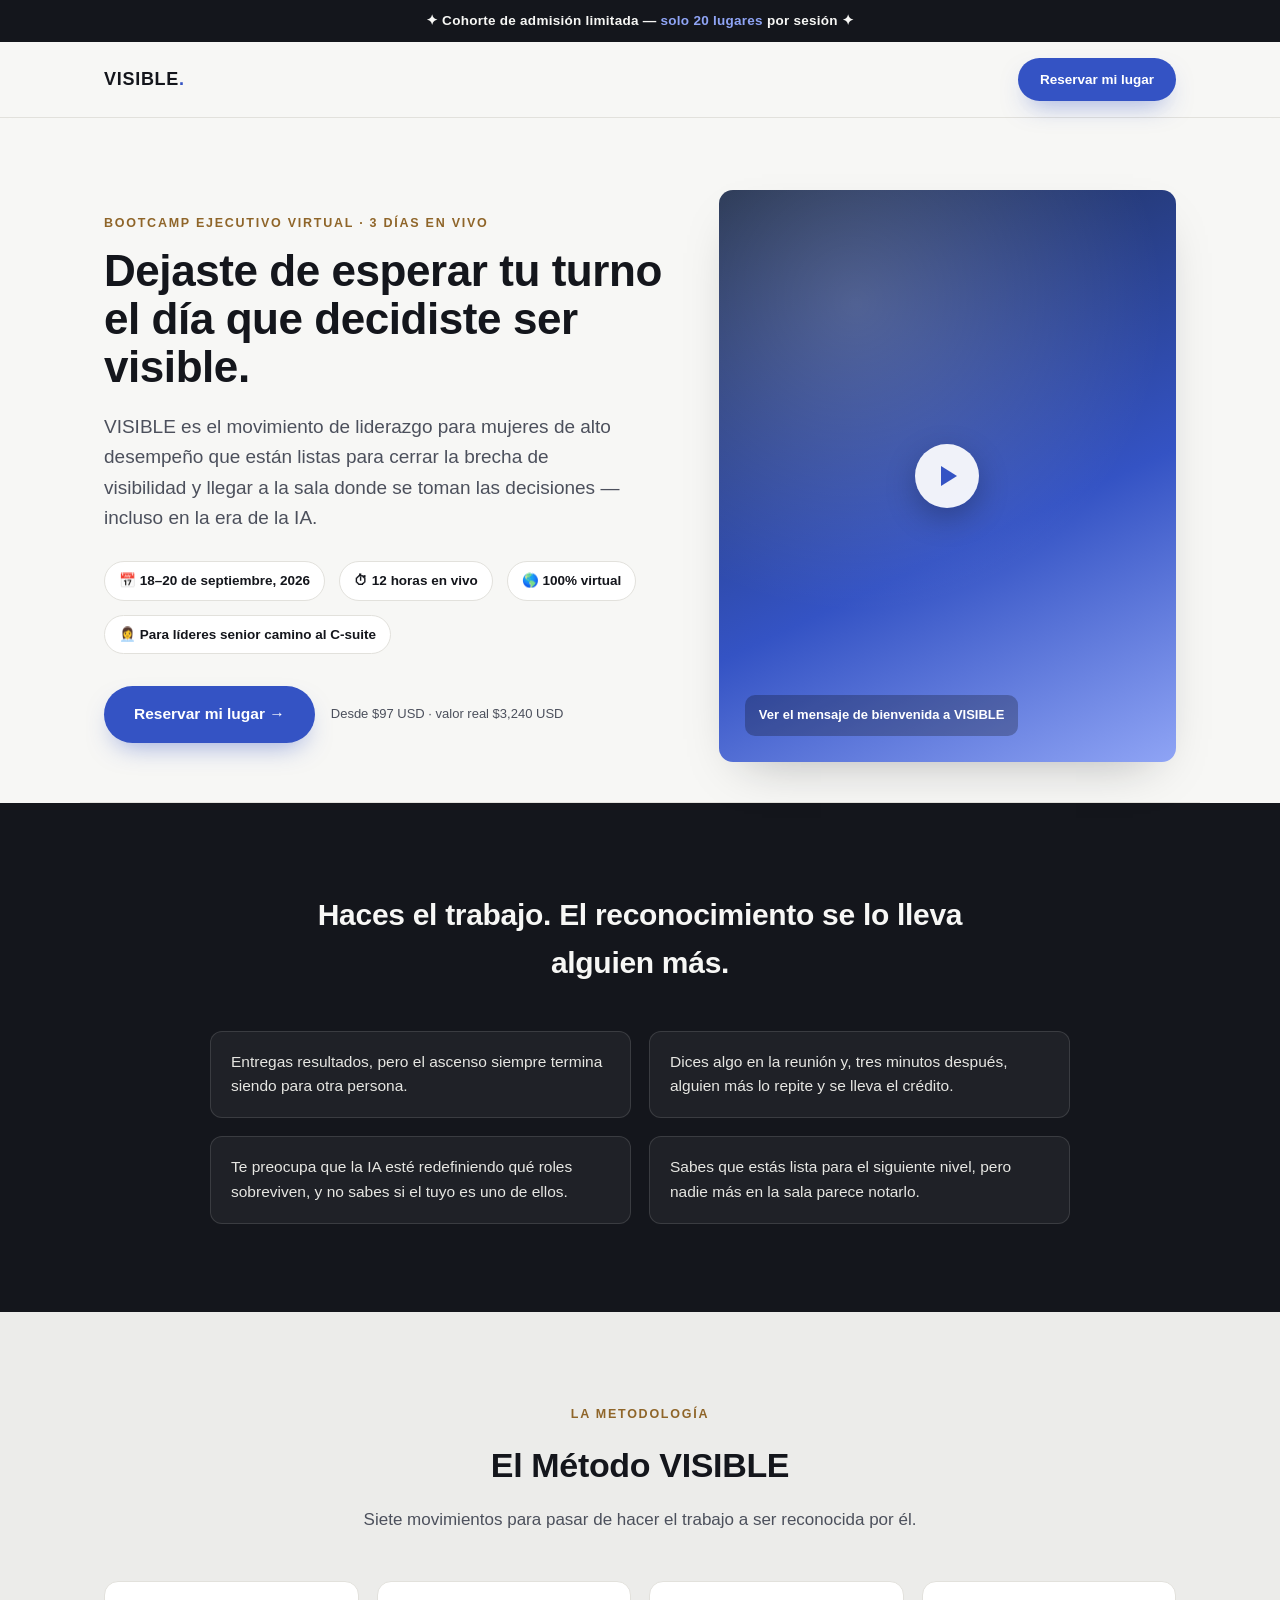
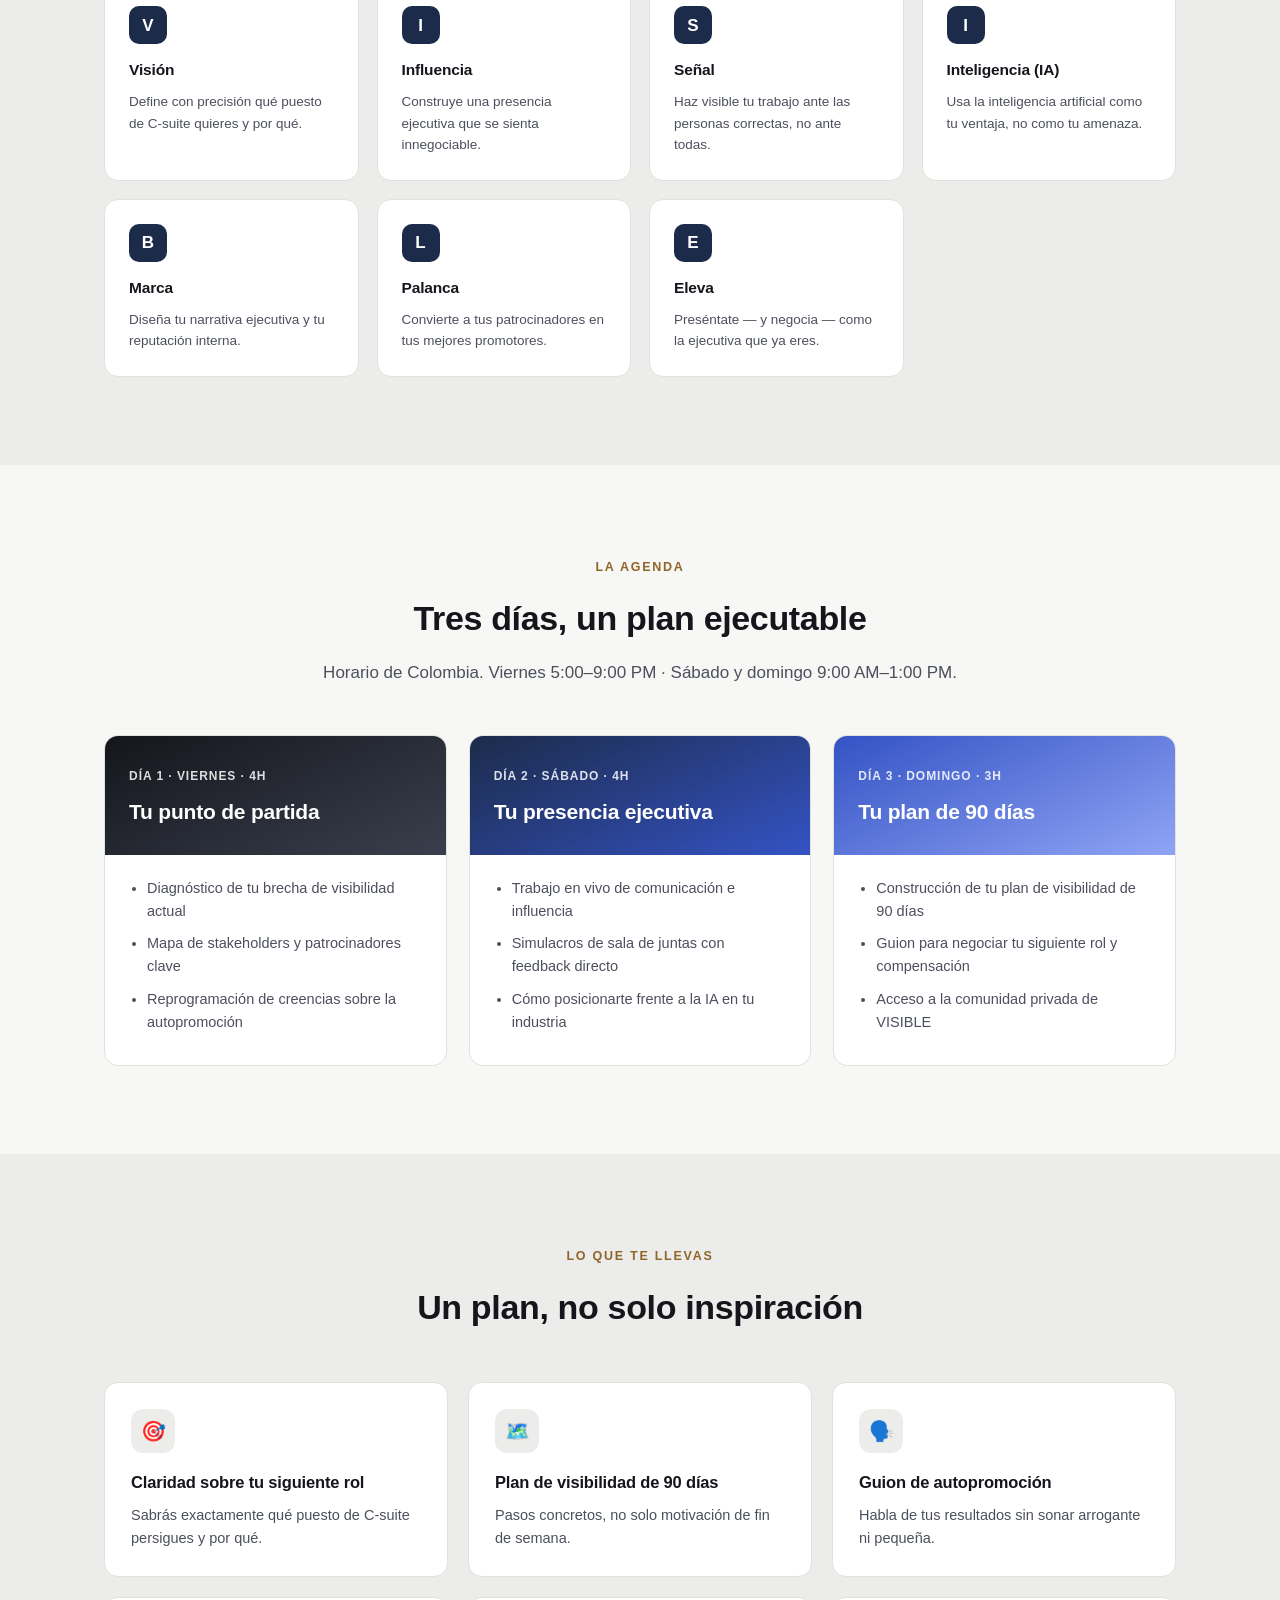
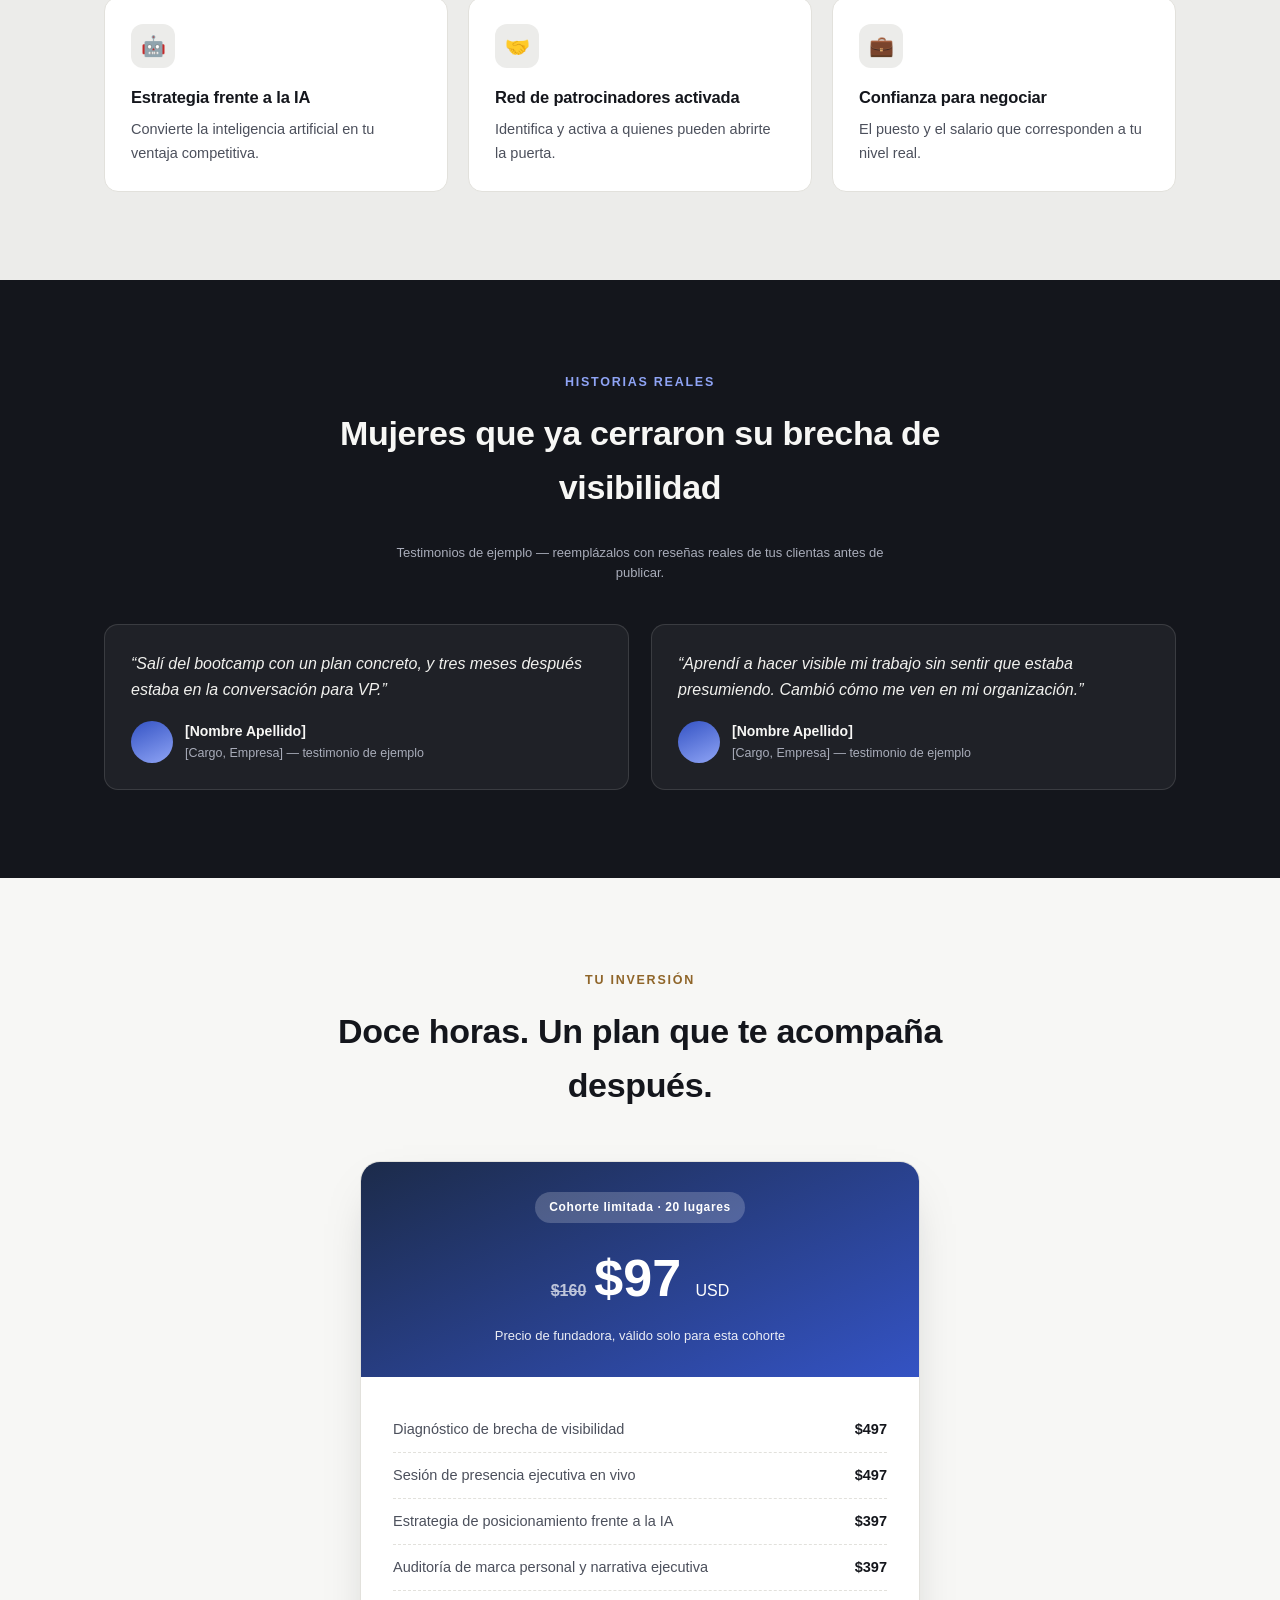
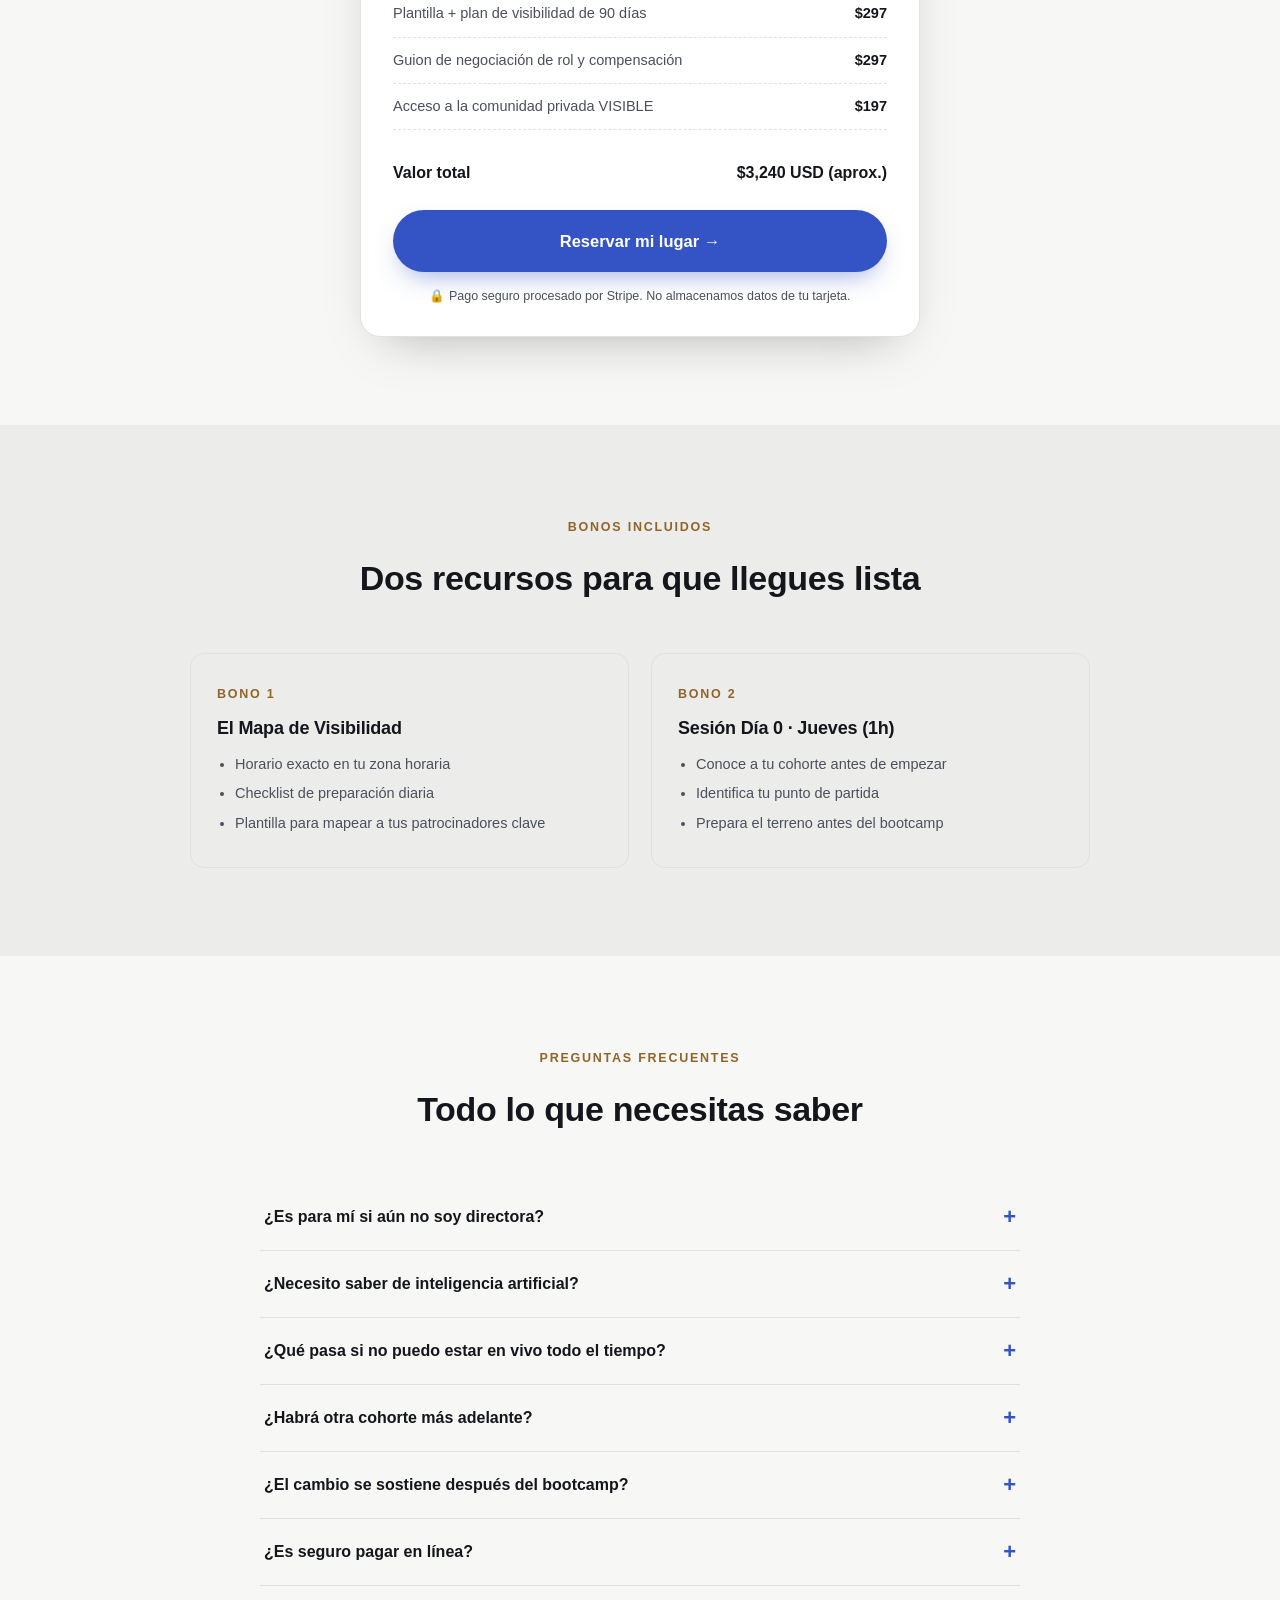
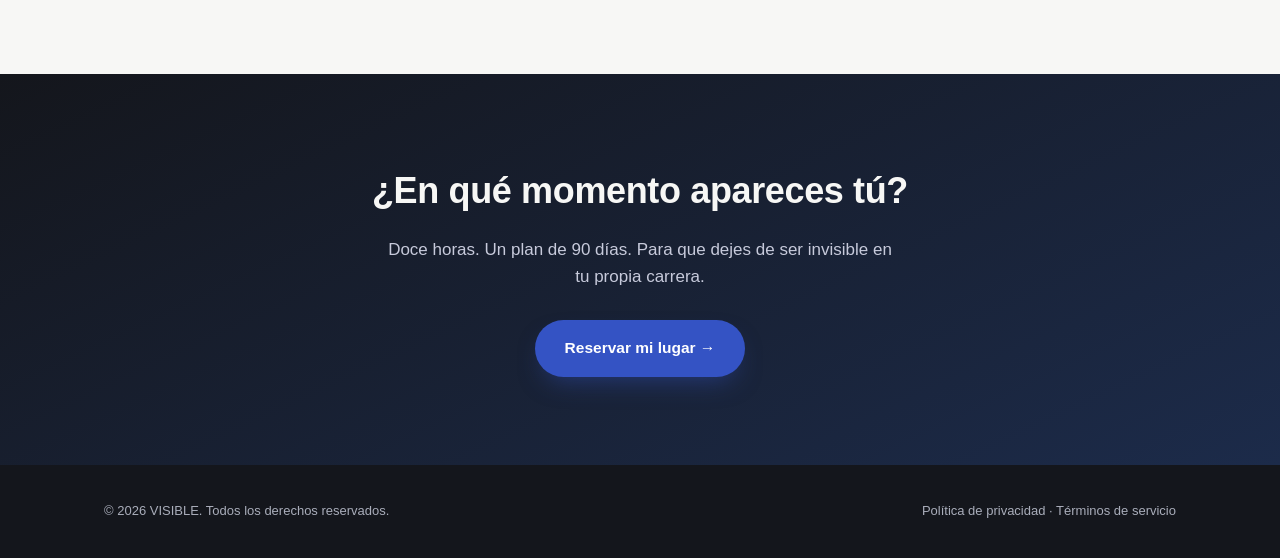
==== commit 86f67c40: "Rebrand landing page as VISIBLE and add signup + payment flow Rewrite index.html around VISIBLE's po" ====
--- a/index.html
+++ b/index.html
@@ -3,34 +3,34 @@
 <head>
 <meta charset="UTF-8">
 <meta name="viewport" content="width=device-width, initial-scale=1.0">
-<title>El Sabor de la Libertad | Bootcamp Virtual con Caro Angarita B.</title>
-<meta name="description" content="Bootcamp virtual de 3 días para mujeres líderes que quieren soltar la presión constante y reconectar con su libertad. 3–5 de julio, 2026.">
+<title>VISIBLE | Bootcamp Ejecutivo para Cerrar la Brecha de Visibilidad</title>
+<meta name="description" content="Bootcamp ejecutivo virtual de 3 días para mujeres de alto desempeño listas para cerrar la brecha de visibilidad y llegar al C-suite en la era de la IA.">
 <style>
   :root{
-    --ink:#1c1a17;
-    --ink-soft:#4a443c;
-    --cream:#faf6ef;
-    --cream-dark:#f1e9db;
+    --ink:#14161c;
+    --ink-soft:#4c505c;
+    --cream:#f7f7f5;
+    --cream-dark:#ececea;
+    --navy:#1c2b4a;
     --gold:#b8863f;
     --gold-dark:#8f6529;
-    --terracotta:#c1613f;
-    --line:#e4dbc8;
+    --electric:#3453c4;
+    --line:#e2e1dc;
     --white:#ffffff;
     --radius:14px;
-    --shadow:0 20px 50px -25px rgba(28,26,23,0.35);
+    --shadow:0 20px 50px -25px rgba(20,22,28,0.35);
     --maxw:1120px;
   }
   *{box-sizing:border-box;margin:0;padding:0}
   html{scroll-behavior:smooth}
   body{
-    font-family:"Georgia","Iowan Old Style",serif;
+    font-family:"Helvetica Neue",Arial,sans-serif;
     background:var(--cream);
     color:var(--ink);
     line-height:1.6;
     -webkit-font-smoothing:antialiased;
   }
-  h1,h2,h3,h4{font-family:"Helvetica Neue",Arial,sans-serif;letter-spacing:-0.01em}
-  .sans{font-family:"Helvetica Neue",Arial,sans-serif}
+  h1,h2,h3,h4{letter-spacing:-0.01em;font-weight:700}
   img{max-width:100%;display:block}
   a{color:inherit}
   .wrap{max-width:var(--maxw);margin:0 auto;padding:0 24px}
@@ -38,7 +38,6 @@
   @media(max-width:640px){section{padding:56px 0}}
 
   .eyebrow{
-    font-family:"Helvetica Neue",Arial,sans-serif;
     text-transform:uppercase;
     letter-spacing:.14em;
     font-size:12.5px;
@@ -48,11 +47,10 @@
     display:inline-block;
   }
   .btn{
-    font-family:"Helvetica Neue",Arial,sans-serif;
     display:inline-flex;
     align-items:center;
     gap:8px;
-    background:var(--terracotta);
+    background:var(--electric);
     color:var(--white);
     border:none;
     padding:16px 30px;
@@ -61,261 +59,153 @@
     font-size:15.5px;
     cursor:pointer;
     text-decoration:none;
-    box-shadow:0 12px 26px -10px rgba(193,97,63,0.55);
+    box-shadow:0 12px 26px -10px rgba(52,83,196,0.5);
     transition:transform .18s ease, box-shadow .18s ease;
   }
-  .btn:hover{transform:translateY(-2px);box-shadow:0 16px 32px -10px rgba(193,97,63,0.65)}
-  .btn.secondary{
-    background:transparent;
-    color:var(--ink);
-    border:1.5px solid var(--ink);
-    box-shadow:none;
-  }
+  .btn:hover{transform:translateY(-2px);box-shadow:0 16px 32px -10px rgba(52,83,196,0.6)}
+  .btn.secondary{background:transparent;color:var(--ink);border:1.5px solid var(--ink);box-shadow:none}
   .btn.small{padding:11px 20px;font-size:13.5px}
 
-  /* Header */
-  header{
-    position:sticky;top:0;z-index:50;
-    background:rgba(250,246,239,0.92);
-    backdrop-filter:blur(8px);
-    border-bottom:1px solid var(--line);
-  }
+  header{position:sticky;top:0;z-index:50;background:rgba(247,247,245,0.92);backdrop-filter:blur(8px);border-bottom:1px solid var(--line)}
   header .wrap{display:flex;align-items:center;justify-content:space-between;padding-top:16px;padding-bottom:16px}
-  .logo{font-family:"Helvetica Neue",Arial,sans-serif;font-weight:800;font-size:17px;letter-spacing:.02em}
-  .logo span{color:var(--terracotta)}
+  .logo{font-weight:800;font-size:18px;letter-spacing:.04em}
+  .logo span{color:var(--electric)}
   header .btn{padding:11px 22px;font-size:13.5px}
 
-  /* Banner */
-  .banner{
-    background:var(--ink);
-    color:var(--cream);
-    text-align:center;
-    padding:10px 16px;
-    font-family:"Helvetica Neue",Arial,sans-serif;
-    font-size:13.5px;
-    font-weight:600;
-    letter-spacing:.02em;
-  }
-  .banner strong{color:#e8b976}
-
-  /* Hero */
+  .banner{background:var(--ink);color:var(--cream);text-align:center;padding:10px 16px;font-size:13.5px;font-weight:600;letter-spacing:.02em}
+  .banner strong{color:#8fa4f5}
+
   .hero{padding:72px 0 40px}
   .hero-grid{display:grid;grid-template-columns:1.1fr .9fr;gap:56px;align-items:center}
   @media(max-width:900px){.hero-grid{grid-template-columns:1fr;gap:36px}}
-  .hero h1{font-size:44px;line-height:1.08;font-weight:700;margin-bottom:20px}
+  .hero h1{font-size:44px;line-height:1.1;margin-bottom:20px}
   @media(max-width:640px){.hero h1{font-size:32px}}
-  .hero .sub{font-size:19px;color:var(--ink-soft);margin-bottom:28px;max-width:520px}
-  .hero-meta{
-    display:flex;flex-wrap:wrap;gap:14px;margin-bottom:32px;
-    font-family:"Helvetica Neue",Arial,sans-serif;font-size:13.5px;font-weight:600;
-  }
-  .hero-meta span{
-    background:var(--white);border:1px solid var(--line);
-    padding:8px 14px;border-radius:100px;
-  }
+  .hero .sub{font-size:19px;color:var(--ink-soft);margin-bottom:28px;max-width:520px;font-weight:400}
+  .hero-meta{display:flex;flex-wrap:wrap;gap:14px;margin-bottom:32px;font-size:13.5px;font-weight:600}
+  .hero-meta span{background:var(--white);border:1px solid var(--line);padding:8px 14px;border-radius:100px}
   .hero-cta-row{display:flex;flex-wrap:wrap;align-items:center;gap:16px}
-  .hero-price-note{font-family:"Helvetica Neue",Arial,sans-serif;font-size:13px;color:var(--ink-soft)}
+  .hero-price-note{font-size:13px;color:var(--ink-soft)}
   .hero-visual{
     aspect-ratio:4/5;border-radius:var(--radius);
-    background:linear-gradient(155deg,#e7c893,#c1613f 55%,#7a4a2e);
-    box-shadow:var(--shadow);
-    display:flex;align-items:flex-end;padding:26px;position:relative;overflow:hidden;
-  }
-  .hero-visual::before{
-    content:"";position:absolute;inset:0;
-    background:radial-gradient(circle at 30% 20%, rgba(255,255,255,.25), transparent 55%);
-  }
-  .hero-visual .play{
-    width:64px;height:64px;border-radius:50%;background:rgba(255,255,255,.92);
-    display:flex;align-items:center;justify-content:center;position:absolute;top:50%;left:50%;
-    transform:translate(-50%,-50%);box-shadow:0 10px 30px rgba(0,0,0,.25);
-  }
-  .hero-visual .play::after{
-    content:"";border-style:solid;border-width:10px 0 10px 16px;
-    border-color:transparent transparent transparent var(--terracotta);margin-left:4px;
-  }
-  .hero-visual .caption{
-    position:relative;color:#fff;font-family:"Helvetica Neue",Arial,sans-serif;
-    font-size:13px;font-weight:600;background:rgba(0,0,0,.25);padding:10px 14px;border-radius:10px;
-  }
-
-  /* Pain points */
+    background:linear-gradient(155deg,#1c2b4a,#3453c4 60%,#8fa4f5);
+    box-shadow:var(--shadow);display:flex;align-items:flex-end;padding:26px;position:relative;overflow:hidden;
+  }
+  .hero-visual::before{content:"";position:absolute;inset:0;background:radial-gradient(circle at 30% 20%, rgba(255,255,255,.2), transparent 55%)}
+  .hero-visual .play{width:64px;height:64px;border-radius:50%;background:rgba(255,255,255,.92);display:flex;align-items:center;justify-content:center;position:absolute;top:50%;left:50%;transform:translate(-50%,-50%);box-shadow:0 10px 30px rgba(0,0,0,.25)}
+  .hero-visual .play::after{content:"";border-style:solid;border-width:10px 0 10px 16px;border-color:transparent transparent transparent var(--electric);margin-left:4px}
+  .hero-visual .caption{position:relative;color:#fff;font-size:13px;font-weight:600;background:rgba(0,0,0,.25);padding:10px 14px;border-radius:10px}
+
   .pain{background:var(--ink);color:var(--cream)}
-  .pain h2{font-size:30px;text-align:center;max-width:680px;margin:0 auto 44px;font-weight:600}
-  .pain-list{display:grid;grid-template-columns:repeat(2,1fr);gap:18px;max-width:820px;margin:0 auto}
+  .pain h2{font-size:30px;text-align:center;max-width:700px;margin:0 auto 44px;font-weight:600}
+  .pain-list{display:grid;grid-template-columns:repeat(2,1fr);gap:18px;max-width:860px;margin:0 auto}
   @media(max-width:640px){.pain-list{grid-template-columns:1fr}}
-  .pain-list li{
-    list-style:none;background:rgba(255,255,255,.05);border:1px solid rgba(255,255,255,.12);
-    border-radius:12px;padding:18px 20px;font-size:15.5px;color:#e9e3d6;
-  }
-
-  /* Section heading */
-  .section-head{max-width:660px;margin:0 auto 48px;text-align:center}
-  .section-head h2{font-size:34px;font-weight:700;margin-bottom:14px}
+  .pain-list li{list-style:none;background:rgba(255,255,255,.05);border:1px solid rgba(255,255,255,.12);border-radius:12px;padding:18px 20px;font-size:15.5px;color:#e6e6e2}
+
+  .section-head{max-width:680px;margin:0 auto 48px;text-align:center}
+  .section-head h2{font-size:34px;margin-bottom:14px}
   @media(max-width:640px){.section-head h2{font-size:26px}}
-  .section-head p{color:var(--ink-soft);font-size:17px}
-
-  /* Instructor */
-  .instructor{display:grid;grid-template-columns:.8fr 1.2fr;gap:52px;align-items:center}
-  @media(max-width:900px){.instructor{grid-template-columns:1fr}}
-  .instructor-photo{
-    aspect-ratio:3/4;border-radius:var(--radius);
-    background:linear-gradient(160deg,var(--cream-dark),#d8c9a3);
-    box-shadow:var(--shadow);
-  }
-  .instructor-body h3{font-size:28px;margin-bottom:8px}
-  .instructor-body .role{color:var(--gold-dark);font-family:"Helvetica Neue",Arial,sans-serif;font-weight:700;font-size:13.5px;text-transform:uppercase;letter-spacing:.08em;margin-bottom:18px;display:block}
-  .instructor-body p{margin-bottom:14px;color:var(--ink-soft)}
-  .stat-row{display:flex;gap:28px;margin-top:26px;flex-wrap:wrap}
-  .stat-row div{font-family:"Helvetica Neue",Arial,sans-serif}
-  .stat-row .num{font-size:26px;font-weight:800;color:var(--terracotta)}
-  .stat-row .label{font-size:12.5px;color:var(--ink-soft);text-transform:uppercase;letter-spacing:.04em}
-  .press-row{margin-top:30px;display:flex;flex-wrap:wrap;gap:18px;font-family:"Helvetica Neue",Arial,sans-serif;font-size:12px;font-weight:700;letter-spacing:.08em;color:#a89a7d;text-transform:uppercase}
-
-  /* Team */
-  .team-grid{display:grid;grid-template-columns:repeat(5,1fr);gap:20px}
-  @media(max-width:900px){.team-grid{grid-template-columns:repeat(2,1fr)}}
-  @media(max-width:480px){.team-grid{grid-template-columns:1fr}}
-  .team-card{background:var(--white);border:1px solid var(--line);border-radius:var(--radius);padding:22px;text-align:center}
-  .team-avatar{
-    width:64px;height:64px;border-radius:50%;margin:0 auto 14px;
-    background:linear-gradient(155deg,#e7c893,#c1613f);
-  }
-  .team-card h4{font-size:15.5px;margin-bottom:6px}
-  .team-card p{font-size:13px;color:var(--ink-soft)}
-
-  /* Method */
+  .section-head p{color:var(--ink-soft);font-size:17px;font-weight:400}
+
   .method{background:var(--cream-dark)}
-  .method-phases{display:grid;grid-template-columns:1fr 1fr;gap:28px}
-  @media(max-width:760px){.method-phases{grid-template-columns:1fr}}
-  .phase{background:var(--white);border-radius:var(--radius);padding:32px;box-shadow:var(--shadow)}
-  .phase .phase-tag{font-family:"Helvetica Neue",Arial,sans-serif;font-weight:800;font-size:12.5px;letter-spacing:.1em;text-transform:uppercase;color:var(--terracotta);margin-bottom:18px;display:block}
-  .phase ol{list-style:none;counter-reset:step}
-  .phase li{
-    counter-increment:step;position:relative;padding:14px 0 14px 46px;
-    border-bottom:1px solid var(--line);font-size:15.5px;
-  }
-  .phase li:last-child{border-bottom:none}
-  .phase li::before{
-    content:counter(step);position:absolute;left:0;top:12px;
-    width:28px;height:28px;border-radius:50%;background:var(--ink);color:var(--cream);
-    display:flex;align-items:center;justify-content:center;font-family:"Helvetica Neue",Arial,sans-serif;
-    font-size:12.5px;font-weight:700;
-  }
-
-  /* Days */
+  .method-grid{display:grid;grid-template-columns:repeat(4,1fr);gap:18px}
+  @media(max-width:900px){.method-grid{grid-template-columns:repeat(2,1fr)}}
+  @media(max-width:520px){.method-grid{grid-template-columns:1fr}}
+  .method-card{background:var(--white);border:1px solid var(--line);border-radius:var(--radius);padding:24px}
+  .method-letter{
+    width:38px;height:38px;border-radius:10px;background:var(--navy);color:#fff;
+    display:flex;align-items:center;justify-content:center;font-weight:800;font-size:17px;margin-bottom:14px;
+  }
+  .method-card h4{font-size:15.5px;margin-bottom:8px}
+  .method-card p{font-size:13.5px;color:var(--ink-soft);font-weight:400}
+
   .days-grid{display:grid;grid-template-columns:repeat(3,1fr);gap:22px}
   @media(max-width:900px){.days-grid{grid-template-columns:1fr}}
   .day-card{border-radius:var(--radius);overflow:hidden;border:1px solid var(--line);background:var(--white)}
   .day-head{padding:26px 24px;color:var(--white)}
-  .day-card:nth-child(1) .day-head{background:linear-gradient(155deg,#2b2724,#544a3b)}
-  .day-card:nth-child(2) .day-head{background:linear-gradient(155deg,#8f6529,#c1613f)}
-  .day-card:nth-child(3) .day-head{background:linear-gradient(155deg,#b8863f,#e7c893);color:var(--ink)}
-  .day-head .tag{font-family:"Helvetica Neue",Arial,sans-serif;font-size:12px;font-weight:700;letter-spacing:.08em;text-transform:uppercase;opacity:.85}
+  .day-card:nth-child(1) .day-head{background:linear-gradient(155deg,#14161c,#3a3f4d)}
+  .day-card:nth-child(2) .day-head{background:linear-gradient(155deg,#1c2b4a,#3453c4)}
+  .day-card:nth-child(3) .day-head{background:linear-gradient(155deg,#3453c4,#8fa4f5)}
+  .day-head .tag{font-size:12px;font-weight:700;letter-spacing:.08em;text-transform:uppercase;opacity:.85}
   .day-head h3{font-size:21px;margin-top:8px}
   .day-body{padding:22px 24px}
-  .day-body ul{padding-left:18px;color:var(--ink-soft);font-size:14.5px}
+  .day-body ul{padding-left:18px;color:var(--ink-soft);font-size:14.5px;font-weight:400}
   .day-body li{margin-bottom:9px}
 
-  /* Outcomes */
   .outcomes-grid{display:grid;grid-template-columns:repeat(3,1fr);gap:20px}
   @media(max-width:900px){.outcomes-grid{grid-template-columns:repeat(2,1fr)}}
   @media(max-width:560px){.outcomes-grid{grid-template-columns:1fr}}
   .outcome-card{background:var(--white);border:1px solid var(--line);border-radius:var(--radius);padding:26px}
-  .outcome-card .icon{
-    width:44px;height:44px;border-radius:12px;background:var(--cream-dark);
-    display:flex;align-items:center;justify-content:center;margin-bottom:16px;
-    font-size:20px;
-  }
+  .outcome-card .icon{width:44px;height:44px;border-radius:12px;background:var(--cream-dark);display:flex;align-items:center;justify-content:center;margin-bottom:16px;font-size:20px}
   .outcome-card h4{font-size:16.5px;margin-bottom:8px}
-  .outcome-card p{font-size:14.5px;color:var(--ink-soft)}
-
-  /* Testimonials */
+  .outcome-card p{font-size:14.5px;color:var(--ink-soft);font-weight:400}
+
   .testi{background:var(--ink);color:var(--cream)}
+  .testi-note{text-align:center;font-size:13px;color:#a9adba;max-width:520px;margin:-20px auto 40px}
   .testi-grid{display:grid;grid-template-columns:repeat(2,1fr);gap:22px}
   @media(max-width:760px){.testi-grid{grid-template-columns:1fr}}
-  .testi-card{
-    background:rgba(255,255,255,.05);border:1px solid rgba(255,255,255,.12);
-    border-radius:var(--radius);padding:26px;
-  }
-  .testi-card p.quote{font-size:16px;font-style:italic;margin-bottom:18px;color:#f1ead9}
+  .testi-card{background:rgba(255,255,255,.05);border:1px solid rgba(255,255,255,.12);border-radius:var(--radius);padding:26px}
+  .testi-card p.quote{font-size:16px;font-style:italic;margin-bottom:18px;color:#f1f1ee;font-weight:400}
   .testi-who{display:flex;align-items:center;gap:12px}
-  .testi-avatar{width:42px;height:42px;border-radius:50%;background:linear-gradient(155deg,#e7c893,#c1613f)}
-  .testi-who .name{font-family:"Helvetica Neue",Arial,sans-serif;font-weight:700;font-size:14px}
-  .testi-who .role{font-family:"Helvetica Neue",Arial,sans-serif;font-size:12.5px;color:#b8ac93}
-
-  /* Pricing */
-  .pricing-box{
-    max-width:560px;margin:0 auto;background:var(--white);border:1px solid var(--line);
-    border-radius:20px;box-shadow:var(--shadow);overflow:hidden;
-  }
-  .pricing-head{
-    background:linear-gradient(155deg,#8f6529,#c1613f);color:#fff;padding:30px 32px;text-align:center;
-  }
-  .pricing-head .badge{
-    display:inline-block;background:rgba(255,255,255,.2);padding:6px 14px;border-radius:100px;
-    font-family:"Helvetica Neue",Arial,sans-serif;font-size:12px;font-weight:700;letter-spacing:.05em;margin-bottom:14px;
-  }
-  .pricing-head .price{font-size:52px;font-weight:800;font-family:"Helvetica Neue",Arial,sans-serif}
+  .testi-avatar{width:42px;height:42px;border-radius:50%;background:linear-gradient(155deg,#3453c4,#8fa4f5)}
+  .testi-who .name{font-weight:700;font-size:14px}
+  .testi-who .role{font-size:12.5px;color:#a9adba}
+
+  .pricing-box{max-width:560px;margin:0 auto;background:var(--white);border:1px solid var(--line);border-radius:20px;box-shadow:var(--shadow);overflow:hidden}
+  .pricing-head{background:linear-gradient(155deg,#1c2b4a,#3453c4);color:#fff;padding:30px 32px;text-align:center}
+  .pricing-head .badge{display:inline-block;background:rgba(255,255,255,.2);padding:6px 14px;border-radius:100px;font-size:12px;font-weight:700;letter-spacing:.05em;margin-bottom:14px}
+  .pricing-head .price{font-size:52px;font-weight:800}
   .pricing-head .old-price{text-decoration:line-through;opacity:.7;font-size:16px;margin-right:8px}
-  .pricing-head .price-note{font-family:"Helvetica Neue",Arial,sans-serif;font-size:13px;opacity:.9;margin-top:6px}
+  .pricing-head .price-note{font-size:13px;opacity:.9;margin-top:6px;font-weight:400}
   .pricing-body{padding:30px 32px}
   .value-list{list-style:none;margin-bottom:22px}
-  .value-list li{
-    display:flex;justify-content:space-between;padding:11px 0;border-bottom:1px dashed var(--line);
-    font-size:14.5px;color:var(--ink-soft);
-  }
-  .value-list li span:last-child{font-family:"Helvetica Neue",Arial,sans-serif;font-weight:700;color:var(--ink)}
-  .value-total{display:flex;justify-content:space-between;font-family:"Helvetica Neue",Arial,sans-serif;font-weight:800;font-size:16px;padding-top:8px;margin-bottom:24px}
+  .value-list li{display:flex;justify-content:space-between;padding:11px 0;border-bottom:1px dashed var(--line);font-size:14.5px;color:var(--ink-soft);font-weight:400}
+  .value-list li span:last-child{font-weight:700;color:var(--ink)}
+  .value-total{display:flex;justify-content:space-between;font-weight:800;font-size:16px;padding-top:8px;margin-bottom:24px}
   .pricing-body .btn{width:100%;justify-content:center;font-size:16.5px;padding:18px}
-  .guarantee{text-align:center;font-size:12.5px;color:var(--ink-soft);margin-top:14px;font-family:"Helvetica Neue",Arial,sans-serif}
-
-  /* Bonuses */
+  .guarantee{text-align:center;font-size:12.5px;color:var(--ink-soft);margin-top:14px}
+
   .bonus-grid{display:grid;grid-template-columns:1fr 1fr;gap:22px;max-width:900px;margin:0 auto}
   @media(max-width:700px){.bonus-grid{grid-template-columns:1fr}}
   .bonus-card{background:var(--cream-dark);border-radius:var(--radius);padding:26px;border:1px solid var(--line)}
   .bonus-card .eyebrow{margin-bottom:10px}
   .bonus-card h4{font-size:18px;margin-bottom:10px}
-  .bonus-card ul{padding-left:18px;color:var(--ink-soft);font-size:14.5px}
+  .bonus-card ul{padding-left:18px;color:var(--ink-soft);font-size:14.5px;font-weight:400}
   .bonus-card li{margin-bottom:6px}
 
-  /* FAQ */
   .faq{max-width:760px;margin:0 auto}
   .faq-item{border-bottom:1px solid var(--line)}
-  .faq-q{
-    width:100%;text-align:left;background:none;border:none;padding:20px 4px;
-    font-family:"Helvetica Neue",Arial,sans-serif;font-size:16px;font-weight:700;
-    display:flex;justify-content:space-between;align-items:center;cursor:pointer;color:var(--ink);
-  }
-  .faq-q .plus{font-size:22px;color:var(--terracotta);transition:transform .2s ease}
+  .faq-q{width:100%;text-align:left;background:none;border:none;padding:20px 4px;font-size:16px;font-weight:700;display:flex;justify-content:space-between;align-items:center;cursor:pointer;color:var(--ink)}
+  .faq-q .plus{font-size:22px;color:var(--electric);transition:transform .2s ease}
   .faq-item.open .faq-q .plus{transform:rotate(45deg)}
   .faq-a{max-height:0;overflow:hidden;transition:max-height .25s ease}
-  .faq-a p{padding:0 4px 20px;color:var(--ink-soft);font-size:15px}
-
-  /* Final CTA */
-  .final-cta{
-    background:linear-gradient(155deg,#2b2724,#544a3b);color:var(--cream);text-align:center;
-  }
+  .faq-a p{padding:0 4px 20px;color:var(--ink-soft);font-size:15px;font-weight:400}
+
+  .final-cta{background:linear-gradient(155deg,#14161c,#1c2b4a);color:var(--cream);text-align:center}
   .final-cta h2{font-size:36px;margin-bottom:16px}
   @media(max-width:640px){.final-cta h2{font-size:27px}}
-  .final-cta p{max-width:520px;margin:0 auto 30px;color:#d8cfba;font-size:17px}
-
-  footer{background:var(--ink);color:#a89a7d;padding:36px 0;font-family:"Helvetica Neue",Arial,sans-serif;font-size:13px}
+  .final-cta p{max-width:520px;margin:0 auto 30px;color:#c7cadb;font-size:17px;font-weight:400}
+
+  footer{background:var(--ink);color:#a9adba;padding:36px 0;font-size:13px}
   footer .wrap{display:flex;justify-content:space-between;flex-wrap:wrap;gap:12px}
-  footer a{text-decoration:none;color:#a89a7d}
+  footer a{text-decoration:none;color:#a9adba}
   footer a:hover{color:var(--cream)}
 
   .divider{height:1px;background:var(--line);max-width:var(--maxw);margin:0 auto}
+
+  .placeholder-note{
+    max-width:var(--maxw);margin:0 auto 0;padding:10px 24px;font-size:12px;color:#8f6529;
+    background:#fbf1dc;border:1px dashed #d8b876;border-radius:10px;
+  }
 </style>
 </head>
 <body>
 
-<div class="banner">✦ Últimos cupos disponibles &mdash; <strong>40% de descuento</strong> por tiempo limitado ✦</div>
+<div class="banner">✦ Cohorte de admisión limitada &mdash; <strong>solo 20 lugares</strong> por sesión ✦</div>
 
 <header>
   <div class="wrap">
-    <div class="logo">The Jump <span>Experience</span></div>
-    <a href="#reserva" class="btn">Reservar mi cupo</a>
+    <div class="logo">VISIBLE<span>.</span></div>
+    <a href="signup.html" class="btn">Reservar mi lugar</a>
   </div>
 </header>
 
@@ -323,23 +213,23 @@
 <section class="hero">
   <div class="wrap hero-grid">
     <div>
-      <span class="eyebrow">Bootcamp virtual · 3 días en vivo</span>
-      <h1>El sabor de la libertad</h1>
-      <p class="sub">¿Para qué el &ldquo;éxito&rdquo; si no te sientes libre? Sal de la presión constante y reconecta con la mujer que eres detrás de todos tus roles.</p>
+      <span class="eyebrow">Bootcamp ejecutivo virtual · 3 días en vivo</span>
+      <h1>Dejaste de esperar tu turno el día que decidiste ser visible.</h1>
+      <p class="sub">VISIBLE es el movimiento de liderazgo para mujeres de alto desempeño que están listas para cerrar la brecha de visibilidad y llegar a la sala donde se toman las decisiones &mdash; incluso en la era de la IA.</p>
       <div class="hero-meta">
-        <span>📅 3–5 de julio, 2026</span>
+        <span>📅 18–20 de septiembre, 2026</span>
         <span>⏱ 12 horas en vivo</span>
         <span>🌎 100% virtual</span>
-        <span>👩‍💼 Para mujeres líderes</span>
+        <span>👩‍💼 Para líderes senior camino al C-suite</span>
       </div>
       <div class="hero-cta-row">
-        <a href="#reserva" class="btn">Reservar mi cupo →</a>
-        <span class="hero-price-note">Desde $47 USD · valor real $2,776 USD</span>
+        <a href="signup.html" class="btn">Reservar mi lugar →</a>
+        <span class="hero-price-note">Desde $97 USD · valor real $3,240 USD</span>
       </div>
     </div>
     <div class="hero-visual">
       <div class="play"></div>
-      <span class="caption">Ver el mensaje de Caro Angarita B.</span>
+      <span class="caption">Ver el mensaje de bienvenida a VISIBLE</span>
     </div>
   </div>
 </section>
@@ -349,72 +239,13 @@
 <!-- PAIN POINTS -->
 <section class="pain">
   <div class="wrap">
-    <h2>Llevas años funcionando en automático &mdash; y en el fondo, lo sabes.</h2>
+    <h2>Haces el trabajo. El reconocimiento se lo lleva alguien más.</h2>
     <ul class="pain-list">
-      <li>No recuerdas la última vez que hiciste algo solo para ti.</li>
-      <li>Lideras equipos enteros y aun así te sientes profundamente sola.</li>
-      <li>El éxito externo dejó de sentirse tan satisfactorio.</li>
-      <li>Te cuesta parar sin sentir culpa o ansiedad.</li>
+      <li>Entregas resultados, pero el ascenso siempre termina siendo para otra persona.</li>
+      <li>Dices algo en la reunión y, tres minutos después, alguien más lo repite y se lleva el crédito.</li>
+      <li>Te preocupa que la IA esté redefiniendo qué roles sobreviven, y no sabes si el tuyo es uno de ellos.</li>
+      <li>Sabes que estás lista para el siguiente nivel, pero nadie más en la sala parece notarlo.</li>
     </ul>
-  </div>
-</section>
-
-<!-- INSTRUCTOR -->
-<section id="instructora">
-  <div class="wrap instructor">
-    <div class="instructor-photo"></div>
-    <div class="instructor-body">
-      <span class="role">Tu guía en este proceso</span>
-      <h3>Caro Angarita B.</h3>
-      <p>27 años de carrera corporativa, incluyendo un paso como directora en Google Colombia, antes de decidir construir una vida &mdash; y un negocio &mdash; en sus propios términos.</p>
-      <p>Autora bestseller de <em>&ldquo;La magia sí existe&rdquo;</em>, cofundadora de Club LIT y creadora de la metodología The Jump Experience, con la que ha acompañado a más de 100,000 personas a soltar el piloto automático.</p>
-      <div class="stat-row">
-        <div><div class="num">27</div><div class="label">Años en corporativo</div></div>
-        <div><div class="num">100K+</div><div class="label">Personas impactadas</div></div>
-        <div><div class="num">1</div><div class="label">Bestseller publicado</div></div>
-      </div>
-      <div class="press-row">
-        <span>El Tiempo</span><span>Semana Dinero</span><span>TEDx</span><span>La República</span><span>Portafolio</span><span>Diners</span>
-      </div>
-    </div>
-  </div>
-</section>
-
-<!-- TEAM -->
-<section style="padding-top:0">
-  <div class="wrap">
-    <div class="section-head">
-      <span class="eyebrow">El equipo</span>
-      <h2>Cinco especialistas, un solo fin de semana</h2>
-      <p>Cada sesión está guiada por una experta certificada en su campo, para que el trabajo sea profundo, seguro y sostenido.</p>
-    </div>
-    <div class="team-grid">
-      <div class="team-card">
-        <div class="team-avatar"></div>
-        <h4>Rocío Suárez</h4>
-        <p>Top 5 Master Trainer en PNL, círculo de Richard Bandler. Máster en Neurociencia.</p>
-      </div>
-      <div class="team-card">
-        <div class="team-avatar"></div>
-        <h4>Tata Vargas</h4>
-        <p>1 de 28 instructoras certificadas PSYCH-K® a nivel mundial.</p>
-      </div>
-      <div class="team-card">
-        <div class="team-avatar"></div>
-        <h4>Lila Jaramillo</h4>
-        <p>Artista nominada al Grammy. Frecuencias binaurales y sonido terapéutico.</p>
-      </div>
-      <div class="team-card">
-        <div class="team-avatar"></div>
-        <h4>Gladys Torrado</h4>
-        <p>Entrenadora certificada en respiración y bio-hacking respiratorio.</p>
-      </div>
-      <div class="team-card">
-        <div class="team-avatar"></div>
-        <h4>Juan Manuel Gómez</h4>
-        <p>Certificado por American Fire Walk Institute. Experiencias de umbral.</p>
-      </div>
-    </div>
   </div>
 </section>
 
@@ -423,28 +254,17 @@
   <div class="wrap">
     <div class="section-head">
       <span class="eyebrow">La metodología</span>
-      <h2>The Jump Experience Method</h2>
-      <p>Ocho pasos, dos fases, un solo objetivo: que vuelvas a sentirte dueña de tu vida.</p>
-    </div>
-    <div class="method-phases">
-      <div class="phase">
-        <span class="phase-tag">Fase 1 · Ruptura</span>
-        <ol>
-          <li>Abre tu mente</li>
-          <li>Hackea tu mente</li>
-          <li>Reprográmate</li>
-          <li>Recuerda quién eres</li>
-        </ol>
-      </div>
-      <div class="phase">
-        <span class="phase-tag">Fase 2 · Creación</span>
-        <ol>
-          <li>Reconéctate</li>
-          <li>Co-creación</li>
-          <li>Instala tu nueva identidad</li>
-          <li>Alinéate con tu yo futuro</li>
-        </ol>
-      </div>
+      <h2>El Método VISIBLE</h2>
+      <p>Siete movimientos para pasar de hacer el trabajo a ser reconocida por él.</p>
+    </div>
+    <div class="method-grid">
+      <div class="method-card"><div class="method-letter">V</div><h4>Visión</h4><p>Define con precisión qué puesto de C-suite quieres y por qué.</p></div>
+      <div class="method-card"><div class="method-letter">I</div><h4>Influencia</h4><p>Construye una presencia ejecutiva que se sienta innegociable.</p></div>
+      <div class="method-card"><div class="method-letter">S</div><h4>Señal</h4><p>Haz visible tu trabajo ante las personas correctas, no ante todas.</p></div>
+      <div class="method-card"><div class="method-letter">I</div><h4>Inteligencia (IA)</h4><p>Usa la inteligencia artificial como tu ventaja, no como tu amenaza.</p></div>
+      <div class="method-card"><div class="method-letter">B</div><h4>Marca</h4><p>Diseña tu narrativa ejecutiva y tu reputación interna.</p></div>
+      <div class="method-card"><div class="method-letter">L</div><h4>Palanca</h4><p>Convierte a tus patrocinadores en tus mejores promotores.</p></div>
+      <div class="method-card"><div class="method-letter">E</div><h4>Eleva</h4><p>Preséntate &mdash; y negocia &mdash; como la ejecutiva que ya eres.</p></div>
     </div>
   </div>
 </section>
@@ -454,46 +274,46 @@
   <div class="wrap">
     <div class="section-head">
       <span class="eyebrow">La agenda</span>
-      <h2>Tres días, tres transformaciones</h2>
+      <h2>Tres días, un plan ejecutable</h2>
       <p>Horario de Colombia. Viernes 5:00–9:00 PM · Sábado y domingo 9:00 AM–1:00 PM.</p>
     </div>
     <div class="days-grid">
       <div class="day-card">
         <div class="day-head">
           <span class="tag">Día 1 · Viernes · 4h</span>
-          <h3>Más allá de tus roles</h3>
+          <h3>Tu punto de partida</h3>
         </div>
         <div class="day-body">
           <ul>
-            <li>La historia no contada de la salida de Caro tras 27 años en corporativo</li>
-            <li>Sesión en vivo de PNL con Rocío Suárez</li>
-            <li>Reprogramación de creencias limitantes</li>
+            <li>Diagnóstico de tu brecha de visibilidad actual</li>
+            <li>Mapa de stakeholders y patrocinadores clave</li>
+            <li>Reprogramación de creencias sobre la autopromoción</li>
           </ul>
         </div>
       </div>
       <div class="day-card">
         <div class="day-head">
           <span class="tag">Día 2 · Sábado · 4h</span>
-          <h3>Sueltas el peso</h3>
+          <h3>Tu presencia ejecutiva</h3>
         </div>
         <div class="day-body">
           <ul>
-            <li>Activación somática de alto impacto</li>
-            <li>Sesión grupal PSYCH-K® con balanceo individual</li>
-            <li>Bio-hacking respiratorio para limpiar el sistema nervioso</li>
+            <li>Trabajo en vivo de comunicación e influencia</li>
+            <li>Simulacros de sala de juntas con feedback directo</li>
+            <li>Cómo posicionarte frente a la IA en tu industria</li>
           </ul>
         </div>
       </div>
       <div class="day-card">
         <div class="day-head">
           <span class="tag">Día 3 · Domingo · 3h</span>
-          <h3>Eliges quién eres hoy</h3>
+          <h3>Tu plan de 90 días</h3>
         </div>
         <div class="day-body">
           <ul>
-            <li>Q&amp;A íntimo con Caro</li>
-            <li>Técnica Heart Close / MERGE con frecuencias en vivo</li>
-            <li>Acceso a la comunidad privada de WhatsApp</li>
+            <li>Construcción de tu plan de visibilidad de 90 días</li>
+            <li>Guion para negociar tu siguiente rol y compensación</li>
+            <li>Acceso a la comunidad privada de VISIBLE</li>
           </ul>
         </div>
       </div>
@@ -506,16 +326,15 @@
   <div class="wrap">
     <div class="section-head">
       <span class="eyebrow">Lo que te llevas</span>
-      <h2>Cambios que sí se sostienen</h2>
-      <p>No es motivación de fin de semana. Es reprogramación a nivel subconsciente.</p>
+      <h2>Un plan, no solo inspiración</h2>
     </div>
     <div class="outcomes-grid">
-      <div class="outcome-card"><div class="icon">🎡</div><h4>Bájate de la rueda del hámster</h4><p>Aprende a pausar sin que tu vida se caiga a pedazos.</p></div>
-      <div class="outcome-card"><div class="icon">🗓️</div><h4>Aparece en tu propia agenda</h4><p>Date permiso de cuidarte sin culpa.</p></div>
-      <div class="outcome-card"><div class="icon">🔓</div><h4>Suelta un bloqueo subconsciente</h4><p>Libera creencias que llevan años frenándote.</p></div>
-      <div class="outcome-card"><div class="icon">🔍</div><h4>Claridad real</h4><p>Una mirada honesta sobre en qué punto de tu vida estás.</p></div>
-      <div class="outcome-card"><div class="icon">🤍</div><h4>Encuéntrate contigo misma</h4><p>Reconecta con la mujer que eres detrás de todos tus roles.</p></div>
-      <div class="outcome-card"><div class="icon">♾️</div><h4>Cambios que duran</h4><p>Trabajo a nivel subconsciente, no solo motivación pasajera.</p></div>
+      <div class="outcome-card"><div class="icon">🎯</div><h4>Claridad sobre tu siguiente rol</h4><p>Sabrás exactamente qué puesto de C-suite persigues y por qué.</p></div>
+      <div class="outcome-card"><div class="icon">🗺️</div><h4>Plan de visibilidad de 90 días</h4><p>Pasos concretos, no solo motivación de fin de semana.</p></div>
+      <div class="outcome-card"><div class="icon">🗣️</div><h4>Guion de autopromoción</h4><p>Habla de tus resultados sin sonar arrogante ni pequeña.</p></div>
+      <div class="outcome-card"><div class="icon">🤖</div><h4>Estrategia frente a la IA</h4><p>Convierte la inteligencia artificial en tu ventaja competitiva.</p></div>
+      <div class="outcome-card"><div class="icon">🤝</div><h4>Red de patrocinadores activada</h4><p>Identifica y activa a quienes pueden abrirte la puerta.</p></div>
+      <div class="outcome-card"><div class="icon">💼</div><h4>Confianza para negociar</h4><p>El puesto y el salario que corresponden a tu nivel real.</p></div>
     </div>
   </div>
 </section>
@@ -524,36 +343,23 @@
 <section class="testi">
   <div class="wrap">
     <div class="section-head" style="color:var(--cream)">
-      <span class="eyebrow" style="color:#e8b976">Historias reales</span>
-      <h2 style="color:var(--cream)">Mujeres que ya dieron el salto</h2>
-    </div>
+      <span class="eyebrow" style="color:#8fa4f5">Historias reales</span>
+      <h2 style="color:var(--cream)">Mujeres que ya cerraron su brecha de visibilidad</h2>
+    </div>
+    <p class="testi-note">Testimonios de ejemplo &mdash; reemplázalos con reseñas reales de tus clientas antes de publicar.</p>
     <div class="testi-grid">
       <div class="testi-card">
-        <p class="quote">&ldquo;Siento alegría infinita y gratitud. Volví a sentirme dueña de mis decisiones.&rdquo;</p>
+        <p class="quote">&ldquo;Salí del bootcamp con un plan concreto, y tres meses después estaba en la conversación para VP.&rdquo;</p>
         <div class="testi-who">
           <div class="testi-avatar"></div>
-          <div><div class="name">Alexandra Rojas</div><div class="role">Presidenta, multinacional francesa</div></div>
+          <div><div class="name">[Nombre Apellido]</div><div class="role">[Cargo, Empresa] — testimonio de ejemplo</div></div>
         </div>
       </div>
       <div class="testi-card">
-        <p class="quote">&ldquo;Salí con una dirección y un enfoque que no tenía desde hace años.&rdquo;</p>
+        <p class="quote">&ldquo;Aprendí a hacer visible mi trabajo sin sentir que estaba presumiendo. Cambió cómo me ven en mi organización.&rdquo;</p>
         <div class="testi-who">
           <div class="testi-avatar"></div>
-          <div><div class="name">Leslie Gómez</div><div class="role">VP de Tecnología, autora bestseller</div></div>
-        </div>
-      </div>
-      <div class="testi-card">
-        <p class="quote">&ldquo;Fue una transformación que sentí en el cuerpo, y que se quedó mucho después del fin de semana.&rdquo;</p>
-        <div class="testi-who">
-          <div class="testi-avatar"></div>
-          <div><div class="name">Mabel Yaneth Giovanetti</div><div class="role">Experta en talento humano, autora</div></div>
-        </div>
-      </div>
-      <div class="testi-card">
-        <p class="quote">&ldquo;Una experiencia que me expandió la mente por completo.&rdquo;</p>
-        <div class="testi-who">
-          <div class="testi-avatar"></div>
-          <div><div class="name">Claudia Rodríguez</div><div class="role">Miembro de junta directiva, autora</div></div>
+          <div><div class="name">[Nombre Apellido]</div><div class="role">[Cargo, Empresa] — testimonio de ejemplo</div></div>
         </div>
       </div>
     </div>
@@ -565,28 +371,27 @@
   <div class="wrap">
     <div class="section-head">
       <span class="eyebrow">Tu inversión</span>
-      <h2>Doce horas. Una sola vez al año. Para ti.</h2>
+      <h2>Doce horas. Un plan que te acompaña después.</h2>
     </div>
     <div class="pricing-box">
       <div class="pricing-head">
-        <span class="badge">40% OFF · Últimos cupos</span>
-        <div class="price"><span class="old-price">$78</span>$47 <span style="font-size:16px;font-weight:500">USD</span></div>
-        <div class="price-note">Este precio de entrada solo aplica para esta fecha</div>
+        <span class="badge">Cohorte limitada · 20 lugares</span>
+        <div class="price"><span class="old-price">$160</span>$97 <span style="font-size:16px;font-weight:500">USD</span></div>
+        <div class="price-note">Precio de fundadora, válido solo para esta cohorte</div>
       </div>
       <div class="pricing-body">
         <ul class="value-list">
-          <li><span>Sesión PSYCH-K® con Tata Vargas</span><span>$497</span></li>
-          <li><span>Entrenamiento de PNL con Rocío Suárez</span><span>$497</span></li>
-          <li><span>Bio-hacking respiratorio con Gladys (30 min)</span><span>$297</span></li>
-          <li><span>Frecuencias en vivo con Lila Jaramillo</span><span>$297</span></li>
-          <li><span>Activación de alto impacto con Juan Manuel</span><span>$197</span></li>
-          <li><span>Ejercicios guiados de yo futuro</span><span>$497</span></li>
-          <li><span>Técnica de manifestación MERGE</span><span>$297</span></li>
-          <li><span>Acceso a comunidad privada de WhatsApp</span><span>$197</span></li>
+          <li><span>Diagnóstico de brecha de visibilidad</span><span>$497</span></li>
+          <li><span>Sesión de presencia ejecutiva en vivo</span><span>$497</span></li>
+          <li><span>Estrategia de posicionamiento frente a la IA</span><span>$397</span></li>
+          <li><span>Auditoría de marca personal y narrativa ejecutiva</span><span>$397</span></li>
+          <li><span>Plantilla + plan de visibilidad de 90 días</span><span>$297</span></li>
+          <li><span>Guion de negociación de rol y compensación</span><span>$297</span></li>
+          <li><span>Acceso a la comunidad privada VISIBLE</span><span>$197</span></li>
         </ul>
-        <div class="value-total"><span>Valor total</span><span>$2,776 USD</span></div>
-        <a href="#" class="btn">Reservar mi lugar →</a>
-        <p class="guarantee">🔒 Pago seguro con encriptación bancaria. No almacenamos datos de tu tarjeta.</p>
+        <div class="value-total"><span>Valor total</span><span>$3,240 USD (aprox.)</span></div>
+        <a href="signup.html" class="btn">Reservar mi lugar →</a>
+        <p class="guarantee">🔒 Pago seguro procesado por Stripe. No almacenamos datos de tu tarjeta.</p>
       </div>
     </div>
   </div>
@@ -597,23 +402,23 @@
   <div class="wrap">
     <div class="section-head">
       <span class="eyebrow">Bonos incluidos</span>
-      <h2>Dos regalos para que llegues lista</h2>
+      <h2>Dos recursos para que llegues lista</h2>
     </div>
     <div class="bonus-grid">
       <div class="bonus-card">
         <span class="eyebrow">Bono 1</span>
-        <h4>El Mapa del Fin de Semana</h4>
+        <h4>El Mapa de Visibilidad</h4>
         <ul>
           <li>Horario exacto en tu zona horaria</li>
           <li>Checklist de preparación diaria</li>
-          <li>Guion para comunicarte sin culpa con tu familia o equipo</li>
+          <li>Plantilla para mapear a tus patrocinadores clave</li>
         </ul>
       </div>
       <div class="bonus-card">
         <span class="eyebrow">Bono 2</span>
         <h4>Sesión Día 0 · Jueves (1h)</h4>
         <ul>
-          <li>Conoce a Caro y a tu grupo antes de empezar</li>
+          <li>Conoce a tu cohorte antes de empezar</li>
           <li>Identifica tu punto de partida</li>
           <li>Prepara el terreno antes del bootcamp</li>
         </ul>
@@ -631,32 +436,28 @@
     </div>
     <div class="faq">
       <div class="faq-item">
-        <button class="faq-q">¿Necesito experiencia previa? <span class="plus">+</span></button>
-        <div class="faq-a"><p>No. El bootcamp está diseñado para cualquier mujer líder, sin importar si has hecho trabajo interior antes.</p></div>
+        <button class="faq-q">¿Es para mí si aún no soy directora? <span class="plus">+</span></button>
+        <div class="faq-a"><p>Sí. VISIBLE está diseñado para líderes senior que ya lideran con resultados y están a uno o dos pasos del C-suite.</p></div>
       </div>
       <div class="faq-item">
-        <button class="faq-q">¿Es un espacio esotérico o espiritual? <span class="plus">+</span></button>
-        <div class="faq-a"><p>No. Todo el trabajo está basado en neurociencia, PNL y técnicas certificadas de reprogramación mental.</p></div>
+        <button class="faq-q">¿Necesito saber de inteligencia artificial? <span class="plus">+</span></button>
+        <div class="faq-a"><p>No. Te damos un marco práctico para posicionarte frente a la IA en tu industria, sin necesidad de ser técnica.</p></div>
       </div>
       <div class="faq-item">
         <button class="faq-q">¿Qué pasa si no puedo estar en vivo todo el tiempo? <span class="plus">+</span></button>
-        <div class="faq-a"><p>Existe una opción VIP con acceso a las repeticiones de cada sesión.</p></div>
+        <div class="faq-a"><p>Todas las sesiones quedan grabadas y disponibles para la cohorte durante 90 días.</p></div>
       </div>
       <div class="faq-item">
-        <button class="faq-q">¿Habrá otra fecha más adelante? <span class="plus">+</span></button>
-        <div class="faq-a"><p>La agenda es limitada y el precio de entrada sube en cada nueva edición.</p></div>
+        <button class="faq-q">¿Habrá otra cohorte más adelante? <span class="plus">+</span></button>
+        <div class="faq-a"><p>Sí, pero el precio de fundadora sube en cada nueva cohorte y los cupos son limitados.</p></div>
       </div>
       <div class="faq-item">
-        <button class="faq-q">¿Por qué el precio es tan accesible? <span class="plus">+</span></button>
-        <div class="faq-a"><p>Queremos quitar la fricción del dinero. Lo único que te pedimos es que reserves el tiempo.</p></div>
-      </div>
-      <div class="faq-item">
-        <button class="faq-q">¿El cambio se sostiene después del lunes? <span class="plus">+</span></button>
-        <div class="faq-a"><p>Sí. El trabajo ocurre a nivel subconsciente, no es motivación temporal.</p></div>
+        <button class="faq-q">¿El cambio se sostiene después del bootcamp? <span class="plus">+</span></button>
+        <div class="faq-a"><p>Sí. Sales con un plan de 90 días y una comunidad de accountability, no solo con motivación pasajera.</p></div>
       </div>
       <div class="faq-item">
         <button class="faq-q">¿Es seguro pagar en línea? <span class="plus">+</span></button>
-        <div class="faq-a"><p>Sí, usamos procesadores de pago encriptados. No almacenamos datos de tu tarjeta.</p></div>
+        <div class="faq-a"><p>Sí, el pago se procesa a través de Stripe con encriptación bancaria. No almacenamos datos de tu tarjeta.</p></div>
       </div>
     </div>
   </div>
@@ -666,14 +467,14 @@
 <section class="final-cta">
   <div class="wrap">
     <h2>¿En qué momento apareces tú?</h2>
-    <p>Doce horas. Una sola vez al año. Para que vuelvas a sentirte libre.</p>
-    <a href="#reserva" class="btn">Reservar mis 3 días →</a>
+    <p>Doce horas. Un plan de 90 días. Para que dejes de ser invisible en tu propia carrera.</p>
+    <a href="signup.html" class="btn">Reservar mi lugar →</a>
   </div>
 </section>
 
 <footer>
   <div class="wrap">
-    <span>© 2026 The Jump Experience. Todos los derechos reservados.</span>
+    <span>© 2026 VISIBLE. Todos los derechos reservados.</span>
     <span><a href="#">Política de privacidad</a> · <a href="#">Términos de servicio</a></span>
   </div>
 </footer>
